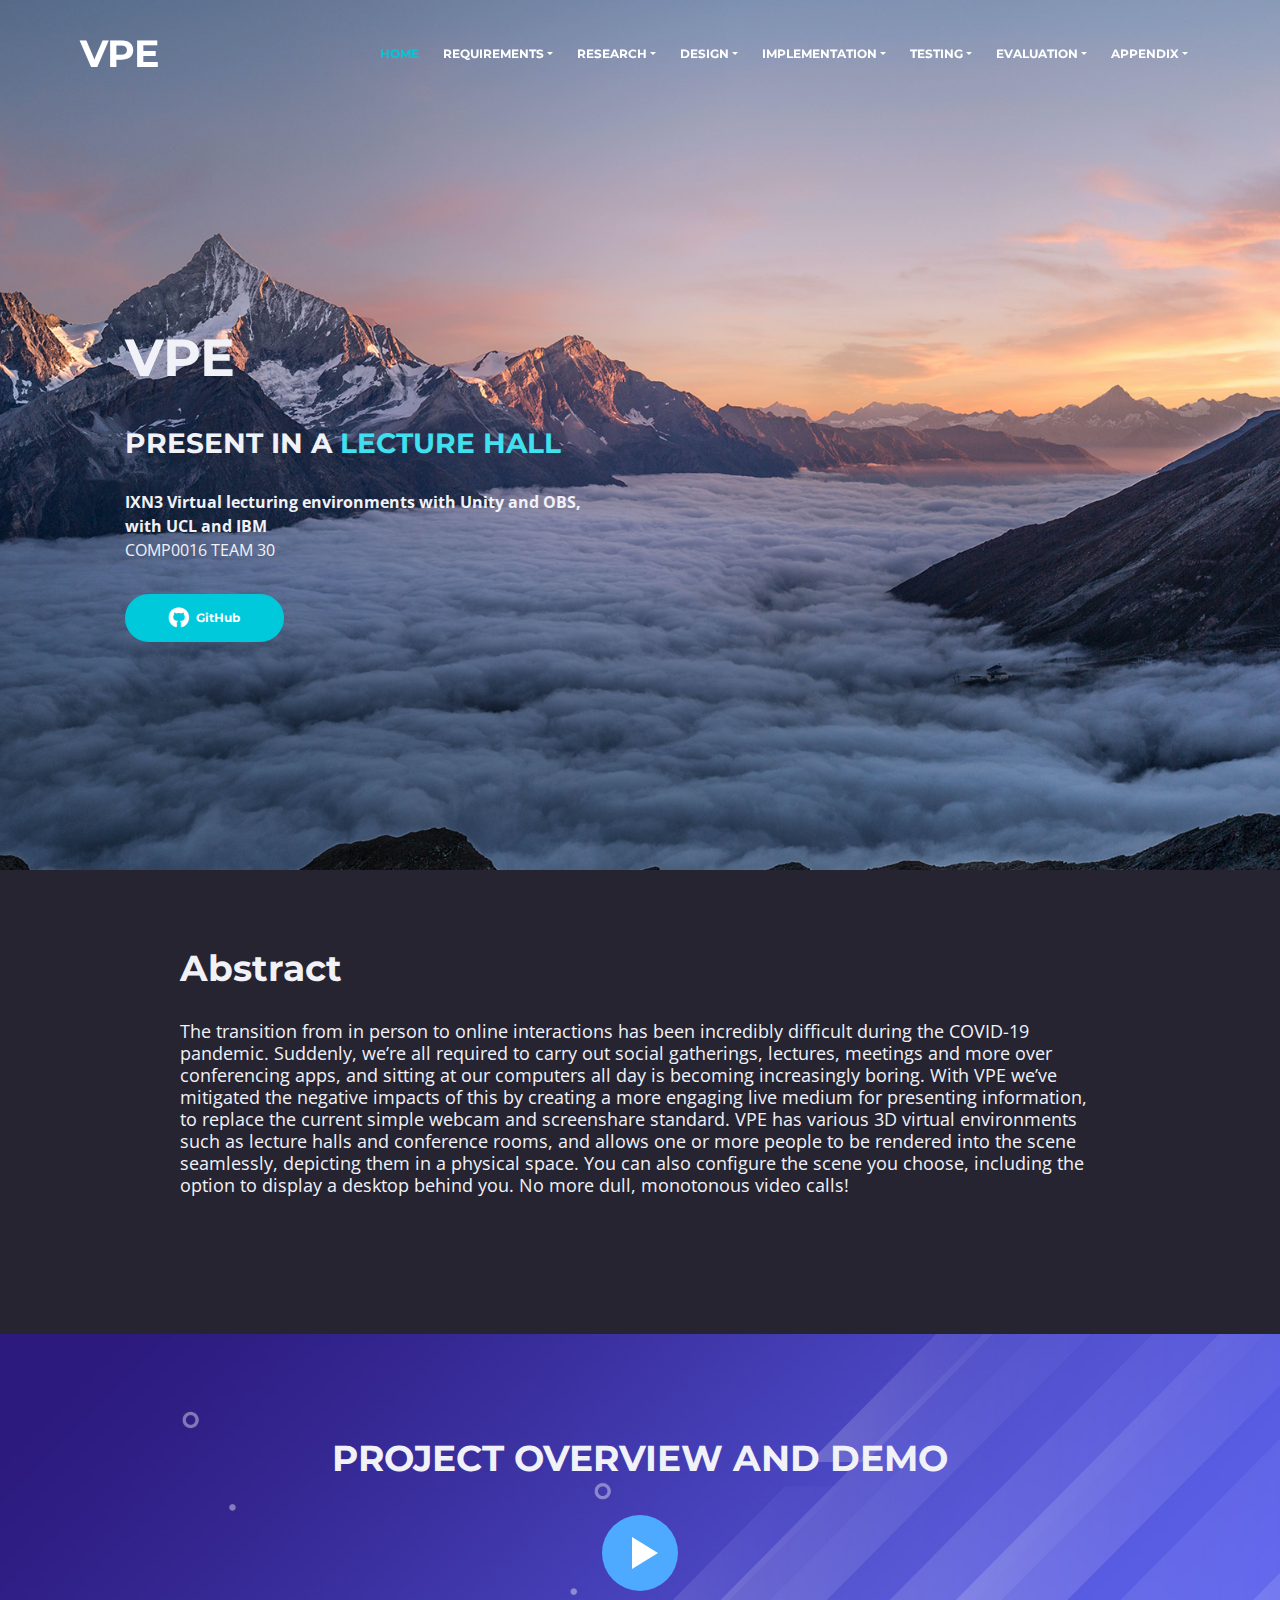
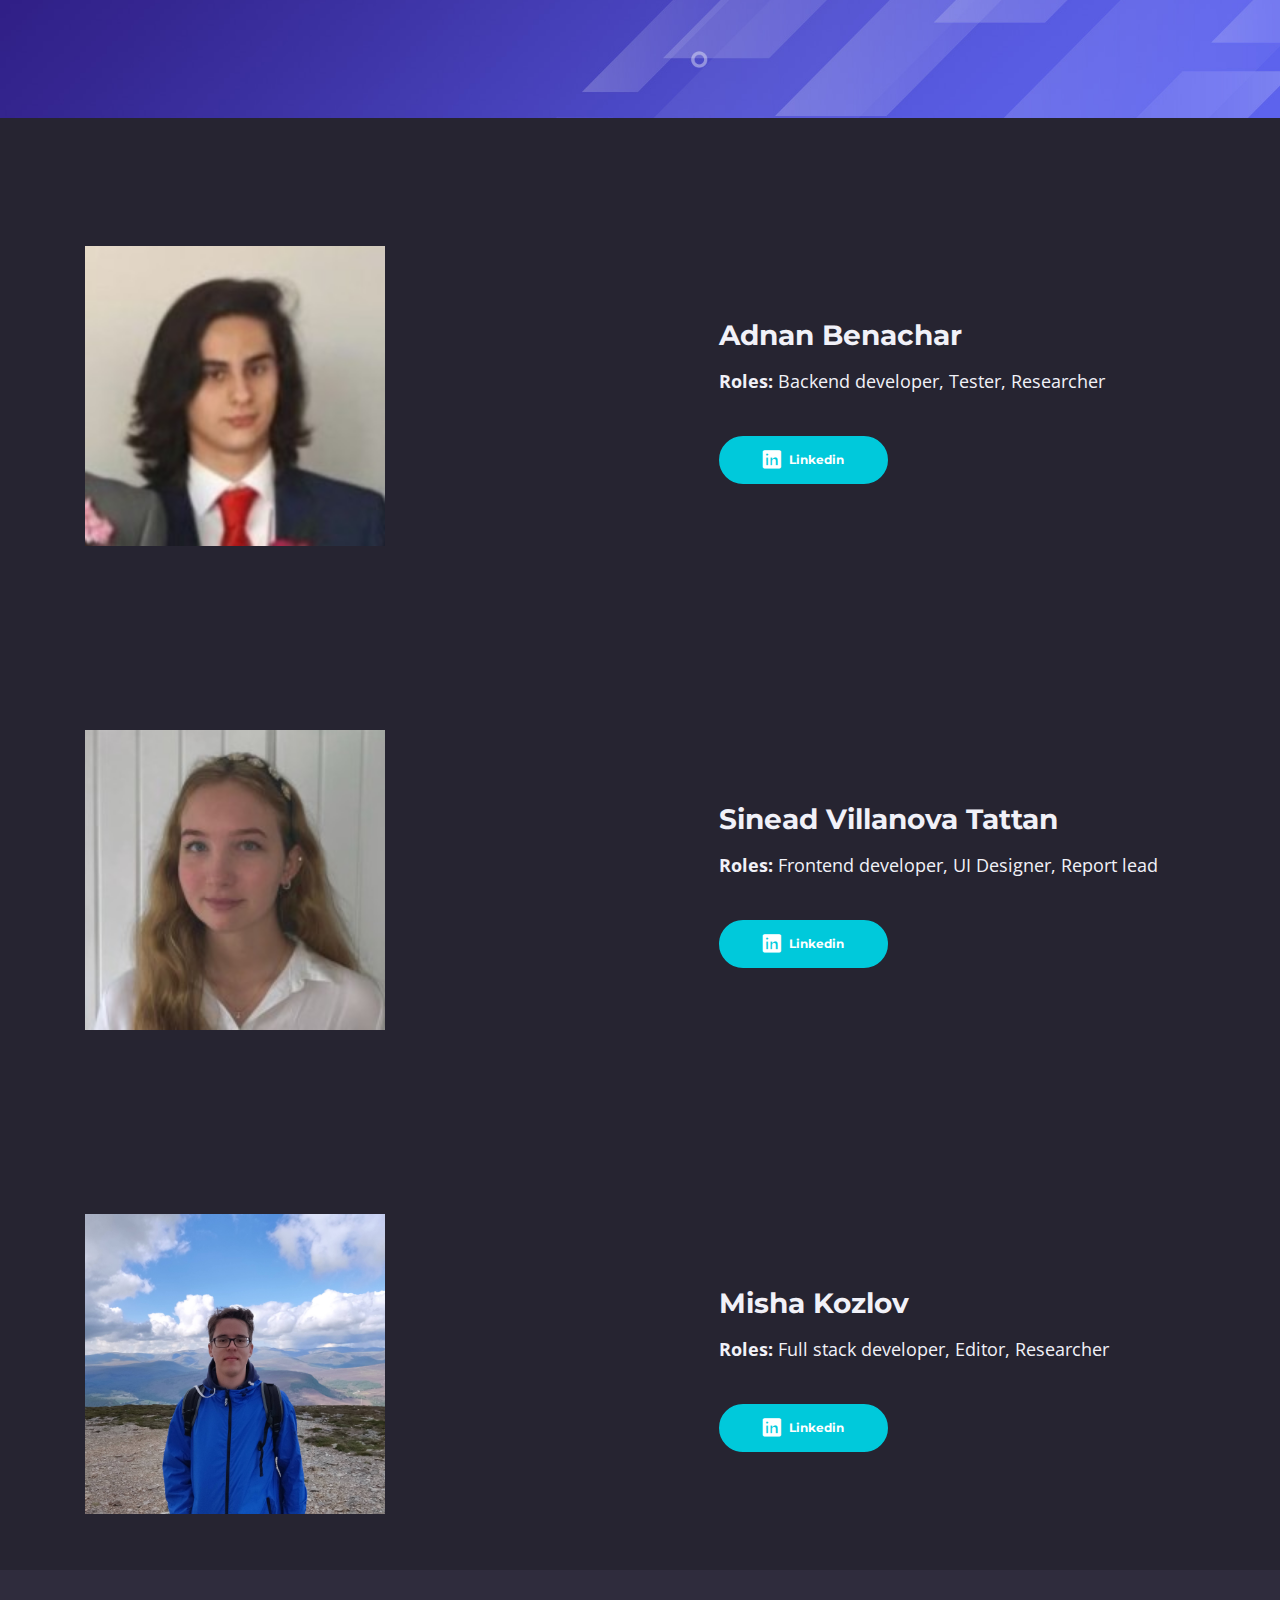
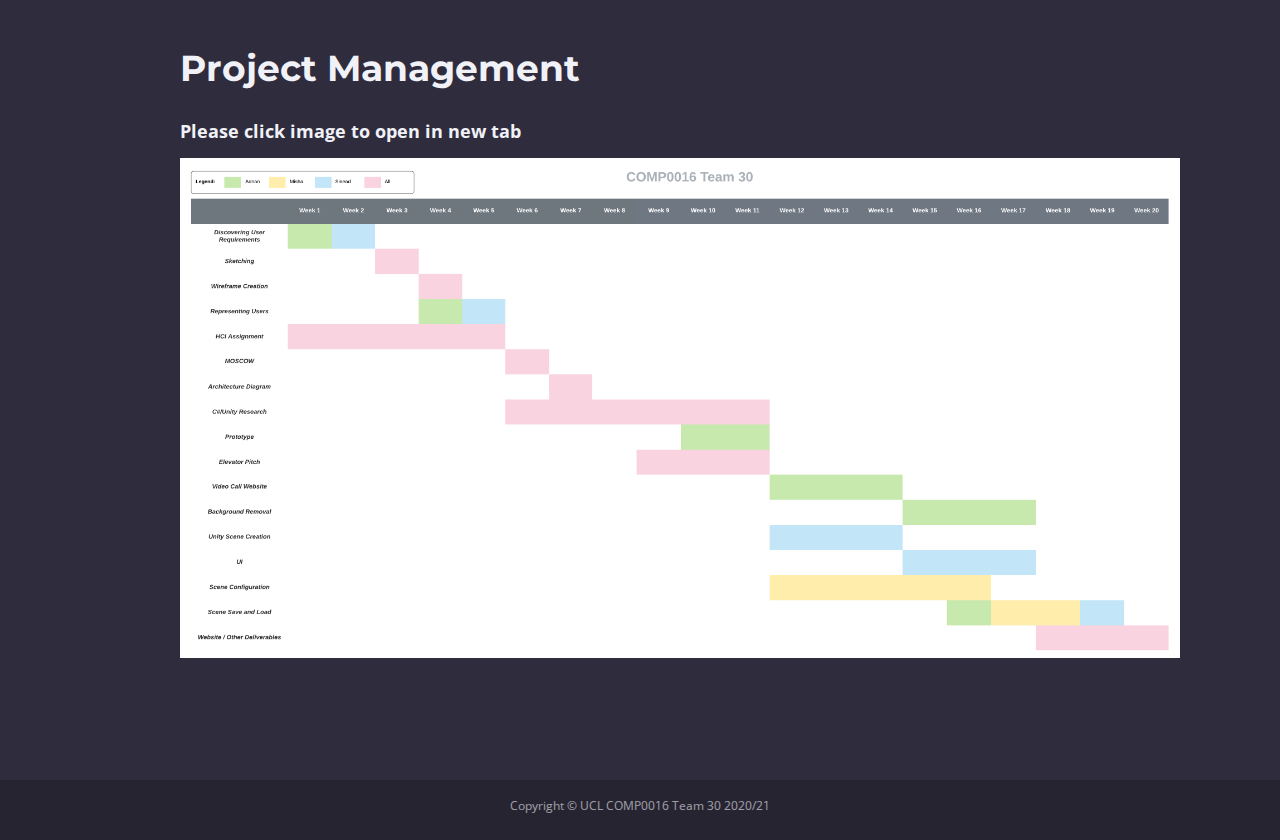
==== index.html @ 67e99ff6 "updates" ====
<!DOCTYPE html>
<html lang="en">
<head>
    <meta charset="utf-8">
    <meta name="viewport" content="width=device-width, initial-scale=1, shrink-to-fit=no">
    
    <!-- SEO Meta Tags -->
    <meta name="description" content="Free mobile app HTML landing page template to help you build a great online presence for your app which will convert visitors into users">
    <meta name="author" content="Inovatik">

    <!-- OG Meta Tags to improve the way the post looks when you share the page on LinkedIn, Facebook, Google+ -->
	<meta property="og:site_name" content="" /> <!-- website name -->
	<meta property="og:site" content="" /> <!-- website link -->
	<meta property="og:title" content=""/> <!-- title shown in the actual shared post -->
	<meta property="og:description" content="" /> <!-- description shown in the actual shared post -->
	<meta property="og:image" content="" /> <!-- image link, make sure it's jpg -->
	<meta property="og:url" content="" /> <!-- where do you want your post to link to -->
	<meta property="og:type" content="article" />

    <!-- Website Title -->
    <title>VPE Home - Team 30</title>

    <!-- Styles -->
    <link href="https://fonts.googleapis.com/css?family=Montserrat:400,600,700" rel="stylesheet">
    <link href="https://fonts.googleapis.com/css?family=Open+Sans:400,400i,700,700i" rel="stylesheet">
    <link href="css/bootstrap.css" rel="stylesheet">
    <link href="css/fontawesome-all.css" rel="stylesheet">
    <link href="css/swiper.css" rel="stylesheet">
	<link href="css/magnific-popup.css" rel="stylesheet">
	<link href="css/styles.css" rel="stylesheet">
	
	<!-- Favicon  -->
   <!-- <link rel="icon" href="images/favicon.png"> -->
</head>
<body data-spy="scroll" data-target=".fixed-top">
    
    <!-- Preloader -->
	<div class="spinner-wrapper">
        <div class="spinner">
            <div class="bounce1"></div>
            <div class="bounce2"></div>
            <div class="bounce3"></div>
        </div>
    </div>
    <!-- end of preloader -->
    

    <!-- Navbar -->
    <nav class="navbar navbar-expand-md navbar-dark navbar-custom fixed-top">
        <!-- Text Logo - Use this if you don't have a graphic logo -->
        <a class="navbar-brand logo-text page-scroll" href="index.html">VPE</a>

        <!-- Image Logo -->
         <!-- <a class="navbar-brand logo-image" href="index.html"><img src="images/logo.svg" alt="alternative"></a> -->
        
        <!-- Mobile Menu Toggle Button -->
        <button class="navbar-toggler" type="button" data-toggle="collapse" data-target="#navbarsExampleDefault" aria-controls="navbarsExampleDefault" aria-expanded="false" aria-label="Toggle navigation">
            <span class="navbar-toggler-awesome fas fa-bars"></span>
            <span class="navbar-toggler-awesome fas fa-times"></span>
        </button>
        <!-- end of mobile menu toggle button -->

        <div class="collapse navbar-collapse" id="navbarsExampleDefault">
            <ul class="navbar-nav ml-auto">
                <li class="nav-item">
                    <a class="nav-link page-scroll" href="#header">HOME <span class="sr-only">(current)</span></a>
                </li>
                <li class="nav-item dropdown">
                    <a class="nav-link dropdown-toggle page-scroll" href="requirements.html#header" id="navbarDropdown" role="button" aria-haspopup="true" aria-expanded="false">REQUIREMENTS</a>
                    <div class="dropdown-menu" aria-labelledby="navbarDropdown">
                        <a class="dropdown-item" href="requirements.html#project-background"><span class="item-text">PROJECT BACKGROUND</span></a>
                        <div class="dropdown-items-divide-hr"></div>
                        <a class="dropdown-item" href="requirements.html#client-intro"><span class="item-text">CLIENT INTRO</span></a>
                        <div class="dropdown-items-divide-hr"></div>
                        <a class="dropdown-item" href="requirements.html#project-goals"><span class="item-text">PROJECT GOALS</span></a>
                        <div class="dropdown-items-divide-hr"></div>
                        <a class="dropdown-item" href="requirements.html#requirement-gathering"><span class="item-text">REQUIREMENT GATHERING</span></a>
                        <div class="dropdown-items-divide-hr"></div>
                        <a class="dropdown-item" href="requirements.html#personas"><span class="item-text">PERSONAS AND SCENARIOS</span></a>
                        <div class="dropdown-items-divide-hr"></div>
                        <a class="dropdown-item" href="requirements.html#use-case"><span class="item-text">USE CASE DIAGRAM</span></a>
                        <div class="dropdown-items-divide-hr"></div>
                        <a class="dropdown-item" href="requirements.html#moscow"><span class="item-text">MOSCOW</span></a>
                    </div>
                </li>
                <li class="nav-item dropdown">
                    <a class="nav-link dropdown-toggle page-scroll" href="research.html#header" id="navbarDropdown" role="button" aria-haspopup="true" aria-expanded="false">RESEARCH</a>
                    <div class="dropdown-menu" aria-labelledby="navbarDropdown">
                        <a class="dropdown-item" href="research.html#related-projects"><span class="item-text">RELATED PROJECTS REVIEW</span></a>
                        <div class="dropdown-items-divide-hr"></div>
                        <a class="dropdown-item" href="research.html#tech-review"><span class="item-text">TECHNOLOGY REVIEW</span></a>                        
                    </div>
                </li>
                <!-- Dropdown Menu --> 
                <li class="nav-item dropdown">
                    <a class="nav-link dropdown-toggle page-scroll" href="design.html#header" id="navbarDropdown" role="button" aria-haspopup="true" aria-expanded="false">DESIGN</a>
                    <div class="dropdown-menu" aria-labelledby="navbarDropdown">
                        <a class="dropdown-item" href="design.html#ui-design"><span class="item-text">UI DESIGN</span></a>
                        <div class="dropdown-items-divide-hr"></div>
                        <a class="dropdown-item" href="design.html#system-design"><span class="item-text">SYSTEM DESIGN</span></a>
                    </div>
                </li>
                <!-- end of dropdown menu -->
                <li class="nav-item dropdown">
                    <a class="nav-link dropdown-toggle page-scroll" href="implementation.html#header" id="navbarDropdown" role="button" aria-haspopup="true" aria-expanded="false">IMPLEMENTATION</a>
                    <div class="dropdown-menu" aria-labelledby="navbarDropdown">
                        <a class="dropdown-item" href="implementation.html#unity"><span class="item-text">UNITY</span></a>
                        <div class="dropdown-items-divide-hr"></div>
                        <a class="dropdown-item" href="implementation.html#webapp"><span class="item-text">WEB APP</span></a>
                    </div>
                </li>
                <li class="nav-item dropdown">
                    <a class="nav-link dropdown-toggle page-scroll" href="testing.html#header" id="navbarDropdown" role="button" aria-haspopup="true" aria-expanded="false">TESTING</a>
                    <div class="dropdown-menu" aria-labelledby="navbarDropdown">
                        <a class="dropdown-item" href="testing.html#overview"><span class="item-text">OVERVIEW</span></a>
                        <div class="dropdown-items-divide-hr"></div>
                        <a class="dropdown-item" href="testing.html#compatibility"><span class="item-text">COMPATIBILITY TESTING</span></a>
                        <div class="dropdown-items-divide-hr"></div>
                        <a class="dropdown-item" href="testing.html#responsive-design"><span class="item-text">RESPONSIVE DESIGN</span></a>
                        <div class="dropdown-items-divide-hr"></div>
                        <a class="dropdown-item" href="testing.html#stress"><span class="item-text">STRESS TESTING</span></a>
                        <div class="dropdown-items-divide-hr"></div>
                        <a class="dropdown-item" href="testing.html#alpha"><span class="item-text">ALPHA TESTING</span></a>
                        <div class="dropdown-items-divide-hr"></div>
                        <a class="dropdown-item" href="testing.html#beta"><span class="item-text">BETA TESTING</span></a>
                    </div>
                </li>
                <li class="nav-item dropdown">
                    <a class="nav-link dropdown-toggle page-scroll" href="evaluation.html#header" id="navbarDropdown" role="button" aria-haspopup="true" aria-expanded="false">EVALUATION</a>
                    <div class="dropdown-menu" aria-labelledby="navbarDropdown">
                        <a class="dropdown-item" href="evaluation.html#achievement-summary"><span class="item-text">ACHIEVEMENT SUMMARY</span></a>
                        <div class="dropdown-items-divide-hr"></div>
                        <a class="dropdown-item" href="evaluation.html#known-bugs"><span class="item-text">KNOWN BUGS</span></a>
                        <div class="dropdown-items-divide-hr"></div>
                        <a class="dropdown-item" href="evaluation.html#contributions"><span class="item-text">CONTRIBUTIONS</span></a>
                        <div class="dropdown-items-divide-hr"></div>
                        <a class="dropdown-item" href="evaluation.html#critical-analysis"><span class="item-text">CRITICAL ANALYSIS</span></a>
                    </div>
                </li>
                <li class="nav-item dropdown">
                    <a class="nav-link dropdown-toggle page-scroll" href="appendix.html#header" id="navbarDropdown" role="button" aria-haspopup="true" aria-expanded="false">APPENDIX</a>
                    <div class="dropdown-menu" aria-labelledby="navbarDropdown">
                        <a class="dropdown-item" href="appendix.html#deployment-manual"><span class="item-text">DEPLOYMENT MANUAL</span></a>
                        <div class="dropdown-items-divide-hr"></div>
                        <a class="dropdown-item" href="appendix.html#user-manual"><span class="item-text">USER MANUAL</span></a>
                        <div class="dropdown-items-divide-hr"></div>
                        <a class="dropdown-item" href="appendix.html#legal-issues"><span class="item-text">LEGAL ISSUES AND PROCESSES</span></a>
                        <div class="dropdown-items-divide-hr"></div>
                        <a class="dropdown-item" href="appendix.html#assets"><span class="item-text">ASSETS USED</span></a>
                        <div class="dropdown-items-divide-hr"></div>
                        <a class="dropdown-item" href="appendix.html#dev-blog"><span class="item-text">DEVELOPMENT BLOG</span></a>
                    </div>
                </li>
            </ul>
        </div>
    </nav> <!-- end of navbar -->
    <!-- end of navbar -->


    <!-- Header -->
    <header id="header" class="header">
        <div class="header-content">
            <div class="container">
                <div class="row">
                    <div class="col-lg-6">
                        <div class="text-container">
                            <h1>VPE</h1><br>
                            <h3>PRESENT IN A <span id="js-rotating">LECTURE HALL, MEETING ROOM, PUB</span></h3>
                            <br>
                            <p class="p-large">
                                <b>IXN3 Virtual lecturing environments with Unity and OBS, 
                                <br>with UCL and IBM</b>
                                <br>
                                COMP0016 TEAM 30
                            </p>
                            <a class="btn-solid-lg page-scroll" href="https://github.com/AdnanBen/presentr"><i class="fab fa-github"></i>GitHub</a>
                        </div>
                    </div> <!-- end of col -->
                    <div class="col-lg-6">
                        <div class="image-container">
                          <!--  <img class="img-fluid" src="images/header-iphone.png" alt="alternative"> -->
                        </div> <!-- end of image-container -->
                    </div> <!-- end of col -->
                </div> <!-- end of row -->
            </div> <!-- end of container -->
        </div> <!-- end of header-content -->
    </header> <!-- end of header -->
    <!-- end of header -->

    <!-- Abstract -->
    <div class="ex-basic-2">
        <div class="container">
            <div class="row">
                <div class="col-lg-10 offset-lg-1">
                    <div class="text-container">
                        <h2>Abstract</h2>
                        <br>
                        <p style = "font-family:Open sans;font-size:18px;">
                            The transition from in person to online interactions has been incredibly difficult during the COVID-19 pandemic. 
                            Suddenly, we’re all required to carry out social gatherings, lectures, meetings and more over conferencing apps, and 
                            sitting at our computers all day is becoming increasingly boring.
                            With VPE we’ve mitigated the negative impacts of this by creating a more engaging live medium for presenting 
                            information, to replace the current simple webcam and screenshare standard. 
                            VPE has various 3D virtual environments such as lecture halls and conference rooms, and allows one or more people 
                            to be rendered into the scene seamlessly, depicting them in a physical space. You can also configure the scene you choose, 
                            including the option to display a desktop behind you. No more dull, monotonous video calls!

                        </p>
                    </div> <!-- end of text-container-->
                </div>
            </div>
        </div>
    </div>


    <!-- Video -->
    <div id="preview" class="basic-1">
        <div class="container">
            <div class="row">
                <div class="col-lg-12">
                    <h2>PROJECT OVERVIEW AND DEMO</h2>
                </div> <!-- end of col -->
            </div> <!-- end of row -->
            <div class="row">
                <div class="col-lg-12">

                    <!-- Video Preview -->
                    <div class="image-container">
                        <div class="video-wrapper">
                            <a class="popup-youtube" href="https://www.youtube.com/watch?v=Qb1h6kHVCSY" data-effect="fadeIn">
                                <br><br><br><br><br>
                                <span class="video-play-button">
                                    <span></span>
                                </span>
                            </a>
                        </div> <!-- end of video-wrapper -->
                    </div> <!-- end of image-container -->
                    <!-- end of video preview -->

                </div> <!-- end of col -->
            </div> <!-- end of row -->
        </div> <!-- end of container -->
    </div> <!-- end of basic-1 -->
    <!-- end of video -->


    <!-- Dev Team -->
    <div class="basic-2"> 
        <div class="container">
            <div class="row">
                <div class="col-lg-6">
                    <img class="img-fluid" src="images/adnan.jpeg" alt="alternative" style="width:300px;height:300px;">
                </div>
                <div class="col-lg-6">
                    <div class="text-container">
                        <h3>Adnan Benachar</h3>
                        <p style = "font-family:Open sans;font-size:18px;">
                            <b>Roles: </b>Backend developer, Tester, Researcher
                            <br>
                            <br>
                            <br>
                            <a class="btn-solid-lg page-scroll" href="https://www.linkedin.com/in/adnan-benachar/"><i class="fab fa-linkedin"></i>Linkedin</a>
                        </p>
                    </div>
                </div>
            </div>
        </div>
    </div>

     <!-- Dev Team -->
     <div class="basic-2"> 
        <div class="container">
            <div class="row">
                <div class="col-lg-6">
                    <img class="img-fluid" src="images/sinead.jpeg" alt="alternative" style="width:300px;height:300px;">
                </div>
                <div class="col-lg-6">
                    <div class="text-container">
                        <h3>Sinead Villanova Tattan</h3>
                        <p style = "font-family:Open sans;font-size:18px;">
                            <b>Roles: </b>Frontend developer, UI Designer, Report lead
                            <br>
                            <br>
                            <br>
                            <a class="btn-solid-lg page-scroll" href="https://www.linkedin.com/in/sinead-tattan-7b4153195/"><i class="fab fa-linkedin"></i>Linkedin</a>
                        </p>
                    </div>
                </div>
            </div>
        </div>
    </div>

     <!-- Dev Team -->
     <div class="basic-2"> 
        <div class="container">
            <div class="row">
                <div class="col-lg-6">
                    <img class="img-fluid" src="images/misha.png" alt="alternative" style="width:300px;height:300px;">
                </div>
                <div class="col-lg-6">
                    <div class="text-container">
                        <h3>Misha Kozlov</h3>
                        <p style = "font-family:Open sans;font-size:18px;">
                            <b>Roles: </b>Full stack developer, Editor, Researcher
                            <br>
                            <br>
                            <br>
                            <a class="btn-solid-lg page-scroll" href="https://www.linkedin.com/in/michael-kozlov-a3a032160/"><i class="fab fa-linkedin"></i>Linkedin</a>
                        </p>
                    </div>
                </div>
            </div>
        </div>
    </div>


    <!-- Project Management -->
    <div class="ex-basic-2b">
        <div class="container">
            <div class="row">
                <div class="col-lg-10 offset-lg-1">
                    <div class="text-container">
                        <h2>Project Management</h2>
                        <br>
                        <p style = "font-family:Open sans;font-size:18px;">
                        <b>Please click image to open in new tab</b></p>
                        <a href="images/Gantt.png" target="_blank">
                            <img width="1000" height="500" border="0" align="center"  src="images/Gantt.png"/>
                          </a>
                    </div> <!-- end of text-container-->
                </div>
            </div>
        </div>
    </div>


        

    <!-- Copyright -->
    <div class="copyright">
        <div class="container">
            <div class="row">
                <div class="col-lg-12">
                    <p class="p-small">Copyright © UCL COMP0016 Team 30 2020/21 </a></p>
                </div> <!-- end of col -->
            </div> <!-- enf of row -->
        </div> <!-- end of container -->
    </div> <!-- end of copyright --> 
    <!-- end of copyright -->
    
    	
    <!-- Scripts -->
    <script src="js/jquery.min.js"></script> <!-- jQuery for Bootstrap's JavaScript plugins -->
    <script src="js/popper.min.js"></script> <!-- Popper tooltip library for Bootstrap -->
    <script src="js/bootstrap.min.js"></script> <!-- Bootstrap framework -->
    <script src="js/jquery.easing.min.js"></script> <!-- jQuery Easing for smooth scrolling between anchors -->
    <script src="js/swiper.min.js"></script> <!-- Swiper for image and text sliders -->
    <script src="js/jquery.magnific-popup.js"></script> <!-- Magnific Popup for lightboxes -->
    <script src="js/morphext.min.js"></script> <!-- Morphtext rotating text in the header -->
    <script src="js/validator.min.js"></script> <!-- Validator.js - Bootstrap plugin that validates forms -->
    <script src="js/scripts.js"></script> <!-- Custom scripts -->
</body>
</html>
---- css/styles.css ----
/* Template: Juno - Multipurpose Landing Page Pack
   Author: InovatikThemes
   Created: Mar 2019
   Description: Master CSS file
*/

/*****************************************
Table Of Contents:

01. General Styles
02. Preloader
03. Navigation
04. Header
05. Features
******************************************/

/*****************************************
Colors:

- Text, navbar links - white #f1f1f8
- Buttons, bullets, icons - turquoise #00c9db
- Navbar - navy #4633af
- Backgrounds - dark denim #262431
- Backgrounds - denim #2f2c3d
******************************************/


/******************************/
/*     01. General Styles     */
/******************************/
body,
html {
    width: 100%;
	height: 100%;
}

body, p {
	color: #f1f1f8; 
	font: 400 0.875rem/1.375rem "Open Sans", sans-serif;
}

.p-large {
	color: #f1f1f8;
	font: 400 1rem/1.5rem "Open Sans", sans-serif;
}

.p-small {
	color: #f1f1f8;
	font: 400 0.75rem/1.25rem "Open Sans", sans-serif;
}

.p-heading {
	margin-bottom: 3.75rem;
	text-align: center;
}

.li-space-lg li {
	margin-bottom: 0.375rem;
}

.indent {
	padding-left: 1.25rem;
}

h1 {
	color: #f1f1f8;
	font: 700 2.5rem/2.875rem "Montserrat", sans-serif;
}

h2 {
	color: #f1f1f8;
	font: 700 2.25rem/2.75rem "Montserrat", sans-serif;
}

h3 {
	color: #f1f1f8;
	font: 700 1.75rem/2.125rem "Montserrat", sans-serif;
}

h4 {
	color: #f1f1f8;
	font: 700 1.375rem/1.75rem "Montserrat", sans-serif;
}

h5 {
	color: #f1f1f8;
	font: 700 1.125rem/1.625rem "Montserrat", sans-serif;
}

h6 {
	color: #f1f1f8;
	font: 700 1rem/1.5rem "Montserrat", sans-serif;
}

p1 {
	color: #f1f1f8;
	font: 500 1rem/1.5rem "Open sans", sans-serif;
}

a {
	color: #f1f1f8;
	text-decoration: underline;
}

a:hover {
	color: #f1f1f8;
	text-decoration: underline;
}

a.turquoise {
	color: #00c9db;
}

a.white {
	color: #fff;
}

.testimonial-text {
	font: italic 400 1rem/1.5rem "Open Sans", sans-serif;
}

.testimonial-author {
	font: 700 1rem/1.5rem "Montserrat", sans-serif;
}

.btn-solid-reg {
	display: inline-block;
	padding: 1.1875rem 2.125rem 1.1875rem 2.125rem;
	border: 0.125rem solid #00c9db;
	border-radius: 2rem;
	background-color: #00c9db;
	color: #fff;
	font: 700 0.75rem/0 "Montserrat", sans-serif;
	text-decoration: none;
	transition: all 0.2s;
}

.btn-solid-reg:hover {
	background-color: transparent;
	color: #00c9db;
	text-decoration: none;
}

.btn-solid-lg {
	display: inline-block;
	padding: 1.375rem 2.625rem 1.375rem 2.625rem;
	border: 0.125rem solid #00c9db;
	border-radius: 2rem;
	background-color: #00c9db;
	color: #fff;
	font: 700 0.75rem/0 "Montserrat", sans-serif;
	text-decoration: none;
	transition: all 0.2s;
}

.btn-solid-lg:hover {
	background-color: transparent;
	color: #00c9db;
	text-decoration: none;
}

.btn-solid-lg .fab {
	margin-right: 0.5rem;
	font-size: 1.25rem;
	line-height: 0;
	vertical-align: top;
}

.btn-solid-lg .fab.fa-google-play {
	font-size: 1rem;
}

.btn-outline-reg {
	display: inline-block;
	padding: 1.1875rem 2.125rem 1.1875rem 2.125rem;
	border: 0.125rem solid #00c9db;
	border-radius: 2rem;
	background-color: transparent;
	color: #00c9db;
	font: 700 0.75rem/0 "Montserrat", sans-serif;
	text-decoration: none;
	transition: all 0.2s;
}

.btn-outline-reg:hover {
	background-color: #00c9db;
	color: #fff;
	text-decoration: none;
}

.btn-outline-lg {
	display: inline-block;
	padding: 1.375rem 2.625rem 1.375rem 2.625rem;
	border: 0.125rem solid #00c9db;
	border-radius: 2rem;
	background-color: transparent;
	color: #00c9db;
	font: 700 0.75rem/0 "Montserrat", sans-serif;
	text-decoration: none;
	transition: all 0.2s;
}

.btn-outline-lg:hover {
	background-color: #00c9db;
	color: #fff;
	text-decoration: none;
}

.btn-outline-sm {
	display: inline-block;
	padding: 1rem 1.625rem 0.875rem 1.625rem;
	border: 0.125rem solid #00c9db;
	border-radius: 2rem;
	background-color: transparent;
	color: #00c9db;
	font: 700 0.625rem/0 "Montserrat", sans-serif;
	text-decoration: none;
	transition: all 0.2s;
}

.btn-outline-sm:hover {
	background-color: #00c9db;
	color: #fff;
	text-decoration: none;
}

.form-group {
	position: relative;
	margin-bottom: 1.25rem;
}

.form-group.has-error.has-danger {
	margin-bottom: 0.625rem;
}

.form-group.has-error.has-danger .help-block.with-errors ul {
	margin-top: 0.375rem;
}

.label-control {
	position: absolute;
	top: 0.87rem;
	left: 1.375rem;
	color: #f1f1f8;
	opacity: 1;
	font: 400 0.875rem/1.375rem "Open Sans", sans-serif;
	cursor: text;
	transition: all 0.2s ease;
}

/* IE10+ hack to solve lower label text position compared to the rest of the browsers */
@media screen and (-ms-high-contrast: active), screen and (-ms-high-contrast: none) {  
	.label-control {
		top: 0.9375rem;
	}
}

.form-control-input:focus + .label-control,
.form-control-input.notEmpty + .label-control,
.form-control-textarea:focus + .label-control,
.form-control-textarea.notEmpty + .label-control {
	top: 0.125rem;
	opacity: 1;
	font-size: 0.75rem;
	font-weight: 700;
}

.form-control-input,
.form-control-select {
	display: block; /* needed for proper display of the label in Firefox, IE, Edge */
	width: 100%;
	padding-top: 1.0625rem;
	padding-bottom: 0.0625rem;
	padding-left: 1.3125rem;
	border: 1px solid #9791ae;
	border-radius: 0.25rem;
	background-color: #413d52;
	color: #f1f1f8;
	font: 400 0.875rem/1.875rem "Open Sans", sans-serif;
	transition: all 0.2s;
	-webkit-appearance: none; /* removes inner shadow on form inputs on ios safari */
}

.form-control-select {
	padding-top: 0.5rem;
	padding-bottom: 0.5rem;
	height: 3rem;
}

/* IE10+ hack to solve lower label text position compared to the rest of the browsers */
@media screen and (-ms-high-contrast: active), screen and (-ms-high-contrast: none) {  
	.form-control-input {
		padding-top: 1.25rem;
		padding-bottom: 0.75rem;
		line-height: 1.75rem;
	}

	.form-control-select {
		padding-top: 0.875rem;
		padding-bottom: 0.75rem;
		height: 3.125rem;
		line-height: 2.125rem;
	}
}

select {
    /* you should keep these first rules in place to maintain cross-browser behavior */
    -webkit-appearance: none;
	-moz-appearance: none;
	-ms-appearance: none;
    -o-appearance: none;
    appearance: none;
    background-image: url('../images/down-arrow.png');
    background-position: 96% 50%;
    background-repeat: no-repeat;
    outline: none;
}

select::-ms-expand {
    display: none; /* removes the ugly default down arrow on select form field in IE11 */
}

.form-control-textarea {
	display: block; /* used to eliminate a bottom gap difference between Chrome and IE/FF */
	width: 100%;
	height: 8rem; /* used instead of html rows to normalize height between Chrome and IE/FF */
	padding-top: 1.25rem;
	padding-left: 1.3125rem;
	border: 1px solid #9791ae;
	border-radius: 0.25rem;
	background-color: #413d52;
	color: #f1f1f8;
	font: 400 0.875rem/1.75rem "Open Sans", sans-serif;
	transition: all 0.2s;
}

.form-control-input:focus,
.form-control-select:focus,
.form-control-textarea:focus {
	border: 1px solid #f1f1f8;
	outline: none; /* Removes blue border on focus */
}

.form-control-input:hover,
.form-control-select:hover,
.form-control-textarea:hover {
	border: 1px solid #f1f1f8;
}

.checkbox {
	font: 400 0.75rem/1.25rem "Open Sans", sans-serif;
}

input[type='checkbox'] {
	vertical-align: -15%;
	margin-right: 0.375rem;
}

/* IE10+ hack to raise checkbox field position compared to the rest of the browsers */
@media screen and (-ms-high-contrast: active), screen and (-ms-high-contrast: none) {  
	input[type='checkbox'] {
		vertical-align: -9%;
	}
}

.form-control-submit-button {
	display: inline-block;
	width: 100%;
	height: 3.125rem;
	border: 1px solid #00c9db;
	border-radius: 1.5rem;
	background-color: #00c9db;
	color: #fff;
	font: 700 0.75rem/1.75rem "Montserrat", sans-serif;
	cursor: pointer;
	transition: all 0.2s;
}

.form-control-submit-button:hover {
	background-color: transparent;
	color: #00c9db;
}

/* Form Success And Error Message Formatting */
#cmsgSubmit.h3.text-center.tada.animated,
#pmsgSubmit.h3.text-center.tada.animated,
#cmsgSubmit.h3.text-center,
#pmsgSubmit.h3.text-center {
	display: block;
	margin-bottom: 0;
	color: #f1f1f8;
	font: 400 1.125rem/1rem "Open Sans", sans-serif;
}

.help-block.with-errors .list-unstyled {
	color: #f1f1f8;
	font-size: 0.75rem;
	line-height: 1.125rem;
	text-align: left;
}

.help-block.with-errors ul {
	margin-bottom: 0;
}
/* end of form success and error message formatting */

/* Form Success And Error Message Animation - Animate.css */
@-webkit-keyframes tada {
	from {
		-webkit-transform: scale3d(1, 1, 1);
		-ms-transform: scale3d(1, 1, 1);
		transform: scale3d(1, 1, 1);
	}
	10%, 20% {
		-webkit-transform: scale3d(.9, .9, .9) rotate3d(0, 0, 1, -3deg);
		-ms-transform: scale3d(.9, .9, .9) rotate3d(0, 0, 1, -3deg);
		transform: scale3d(.9, .9, .9) rotate3d(0, 0, 1, -3deg);
	}
	30%, 50%, 70%, 90% {
		-webkit-transform: scale3d(1.1, 1.1, 1.1) rotate3d(0, 0, 1, 3deg);
		-ms-transform: scale3d(1.1, 1.1, 1.1) rotate3d(0, 0, 1, 3deg);
		transform: scale3d(1.1, 1.1, 1.1) rotate3d(0, 0, 1, 3deg);
	}
	40%, 60%, 80% {
		-webkit-transform: scale3d(1.1, 1.1, 1.1) rotate3d(0, 0, 1, -3deg);
		-ms-transform: scale3d(1.1, 1.1, 1.1) rotate3d(0, 0, 1, -3deg);
		transform: scale3d(1.1, 1.1, 1.1) rotate3d(0, 0, 1, -3deg);
	}
	to {
		-webkit-transform: scale3d(1, 1, 1);
		-ms-transform: scale3d(1, 1, 1);
		transform: scale3d(1, 1, 1);
	}
}

@keyframes tada {
	from {
		-webkit-transform: scale3d(1, 1, 1);
		-ms-transform: scale3d(1, 1, 1);
		transform: scale3d(1, 1, 1);
	}
	10%, 20% {
		-webkit-transform: scale3d(.9, .9, .9) rotate3d(0, 0, 1, -3deg);
		-ms-transform: scale3d(.9, .9, .9) rotate3d(0, 0, 1, -3deg);
		transform: scale3d(.9, .9, .9) rotate3d(0, 0, 1, -3deg);
	}
	30%, 50%, 70%, 90% {
		-webkit-transform: scale3d(1.1, 1.1, 1.1) rotate3d(0, 0, 1, 3deg);
		-ms-transform: scale3d(1.1, 1.1, 1.1) rotate3d(0, 0, 1, 3deg);
		transform: scale3d(1.1, 1.1, 1.1) rotate3d(0, 0, 1, 3deg);
	}
	40%, 60%, 80% {
		-webkit-transform: scale3d(1.1, 1.1, 1.1) rotate3d(0, 0, 1, -3deg);
		-ms-transform: scale3d(1.1, 1.1, 1.1) rotate3d(0, 0, 1, -3deg);
		transform: scale3d(1.1, 1.1, 1.1) rotate3d(0, 0, 1, -3deg);
	}
	to {
		-webkit-transform: scale3d(1, 1, 1);
		-ms-transform: scale3d(1, 1, 1);
		transform: scale3d(1, 1, 1);
	}
}

.tada {
	-webkit-animation-name: tada;
	animation-name: tada;
}

.animated {
	-webkit-animation-duration: 1s;
	animation-duration: 1s;
	-webkit-animation-fill-mode: both;
	animation-fill-mode: both;
}
/* end of form success and error message animation - Animate.css */

/* Fade-move Animation For Lightbox - Magnific Popup */
/* at start */
.my-mfp-slide-bottom .zoom-anim-dialog {
	opacity: 0;
	transition: all 0.2s ease-out;
	-webkit-transform: translateY(-1.25rem) perspective(37.5rem) rotateX(10deg);
	-ms-transform: translateY(-1.25rem) perspective(37.5rem) rotateX(10deg);
	transform: translateY(-1.25rem) perspective(37.5rem) rotateX(10deg);
}

/* animate in */
.my-mfp-slide-bottom.mfp-ready .zoom-anim-dialog {
	opacity: 1;
	-webkit-transform: translateY(0) perspective(37.5rem) rotateX(0); 
	-ms-transform: translateY(0) perspective(37.5rem) rotateX(0); 
	transform: translateY(0) perspective(37.5rem) rotateX(0); 
}

/* animate out */
.my-mfp-slide-bottom.mfp-removing .zoom-anim-dialog {
	opacity: 0;
	-webkit-transform: translateY(-0.625rem) perspective(37.5rem) rotateX(10deg); 
	-ms-transform: translateY(-0.625rem) perspective(37.5rem) rotateX(10deg); 
	transform: translateY(-0.625rem) perspective(37.5rem) rotateX(10deg); 
}

/* dark overlay, start state */
.my-mfp-slide-bottom.mfp-bg {
	opacity: 0;
	transition: opacity 0.2s ease-out;
}

/* animate in */
.my-mfp-slide-bottom.mfp-ready.mfp-bg {
	opacity: 0.8;
}
/* animate out */
.my-mfp-slide-bottom.mfp-removing.mfp-bg {
	opacity: 0;
}
/* end of fade-move animation for lightbox - magnific popup */

/* Fade Animation For Image Slider - Magnific Popup */
@-webkit-keyframes fadeIn {
	from {
		opacity: 0;
	}
	to {
		opacity: 1;
	}
}

@keyframes fadeIn {
	from {
		opacity: 0;
	}
	to {
		opacity: 1;
	}
}

.fadeIn {
	-webkit-animation: fadeIn 0.6s;
	animation: fadeIn 0.6s;
}

@-webkit-keyframes fadeOut {
	from {
		opacity: 1;
	}
	to {
		opacity: 0;
	}
}

@keyframes fadeOut {
	from {
		opacity: 1;
	}
	to {
		opacity: 0;
	}
}

.fadeOut {
	-webkit-animation: fadeOut 0.8s;
	animation: fadeOut 0.8s;
}
/* end of fade animation for image slider - magnific popup */


/*************************/
/*     02. Preloader     */
/*************************/
.spinner-wrapper {
	position: fixed;
	z-index: 999999;
	top: 0;
	right: 0;
	bottom: 0;
	left: 0;
	background: #2f2c3d;
}

.spinner {
	position: absolute;
	top: 50%; /* centers the loading animation vertically one the screen */
	left: 50%; /* centers the loading animation horizontally one the screen */
	width: 3.75rem;
	height: 1.25rem;
	margin: -0.625rem 0 0 -1.875rem; /* is width and height divided by two */ 
	text-align: center;
}

.spinner > div {
	display: inline-block;
	width: 1rem;
	height: 1rem;
	border-radius: 100%;
	background-color: #fff;
	-webkit-animation: sk-bouncedelay 1.4s infinite ease-in-out both;
	animation: sk-bouncedelay 1.4s infinite ease-in-out both;
}

.spinner .bounce1 {
	-webkit-animation-delay: -0.32s;
	animation-delay: -0.32s;
}

.spinner .bounce2 {
	-webkit-animation-delay: -0.16s;
	animation-delay: -0.16s;
}

@-webkit-keyframes sk-bouncedelay {
	0%, 80%, 100% { -webkit-transform: scale(0); }
	40% { -webkit-transform: scale(1.0); }
}

@keyframes sk-bouncedelay {
	0%, 80%, 100% { 
		-webkit-transform: scale(0);
		-ms-transform: scale(0);
		transform: scale(0);
	} 40% { 
		-webkit-transform: scale(1.0);
		-ms-transform: scale(1.0);
		transform: scale(1.0);
	}
}


/**************************/
/*     03. Navigation     */
/**************************/
.navbar-custom {
	background-color: #4633af;
	box-shadow: 0 0.0625rem 0.375rem 0 rgba(0, 0, 0, 0.1);
	font: 700 0.75rem/2rem "Montserrat", sans-serif;
	transition: all 0.2s;
}

.navbar-custom .navbar-brand.logo-image img {
    width: 113px;
	height: 34px;
	margin-bottom: 1px;
	-webkit-backface-visibility: hidden;
}

.navbar-custom .navbar-brand.logo-text {
	font: 700 2.375rem/1.5rem "Montserrat", sans-serif;
	color: #fff;
	letter-spacing: -0.5px;
	text-decoration: none;
}

.navbar-custom .navbar-nav {
	margin-top: 0.75rem;
}

.navbar-custom .nav-item .nav-link {
	padding: 0 0.75rem 0 0.75rem;
	color: #fff;
	text-decoration: none;
	transition: all 0.2s ease;
}

.navbar-custom .nav-item .nav-link:hover,
.navbar-custom .nav-item .nav-link.active {
	color: #00c9db;
}

/* Dropdown Menu */
.navbar-custom .dropdown:hover > .dropdown-menu {
	display: block; /* this makes the dropdown menu stay open while hovering it */
	min-width: auto;
	animation: fadeDropdown 0.2s; /* required for the fade animation */
}

@keyframes fadeDropdown {
    0% {
        opacity: 0;
    }

    100% {
        opacity: 1;
    }
}

.navbar-custom .dropdown-toggle:focus { /* removes dropdown outline on focus  */
	outline: 0;
}

.navbar-custom .dropdown-menu {
	margin-top: 0;
	border: none;
	border-radius: 0.25rem;
	background-color: #7676a7;
}

.navbar-custom .dropdown-item {
	color: #fff;
	text-decoration: none;
}

.navbar-custom .dropdown-item:hover {
	background-color: #4633af;
}

.navbar-custom .dropdown-item .item-text {
	font: 700 0.75rem/1.5rem "Montserrat", sans-serif;
}

.navbar-custom .dropdown-item:hover .item-text {
	color: #00c9db;
}

.navbar-custom .dropdown-items-divide-hr {
	width: 100%;
	height: 1px;
	margin: 0.25rem auto 0.25rem auto;
	border: none;
	background-color: #b5bcc4;
	opacity: 0.2;
}
/* end of dropdown menu */

.navbar-custom .social-icons {
	display: none;
}

.navbar-custom .navbar-toggler {
	border: none;
	color: #fff;
	font-size: 2rem;
}

.navbar-custom button[aria-expanded='false'] .navbar-toggler-awesome.fas.fa-times{
	display: none;
}

.navbar-custom button[aria-expanded='false'] .navbar-toggler-awesome.fas.fa-bars{
	display: inline-block;
}

.navbar-custom button[aria-expanded='true'] .navbar-toggler-awesome.fas.fa-bars{
	display: none;
}

.navbar-custom button[aria-expanded='true'] .navbar-toggler-awesome.fas.fa-times{
	display: inline-block;
	margin-right: 0.125rem;
}


/*********************/
/*    04. Header     */
/*********************/
.header {
	background: linear-gradient(to bottom right, rgba(72, 72, 212, 0), rgba(241, 104, 104, 0)), url('../images/header-background.png') center center no-repeat;
	background-size: cover;
}

.header .header-content {
	padding-top: 8.5rem;
	padding-bottom: 7rem;
	text-align: center;
}

.header .text-container {
	margin-bottom: 3rem;
}

.header h1 {
	margin-bottom: 1rem;
}

.header #js-rotating {
	color: #40e0ee;
}

.header .p-large {
	margin-bottom: 2rem;
}

.header .btn-solid-lg {
	margin-right: 0.5rem;
	margin-bottom: 1.25rem;
}


/****************************/
/*     05. Testimonials     */
/****************************/
.slider-1 {
	padding-top: 6.875rem;
	padding-bottom: 6.375rem;
	background-color: #262431;
}

.slider-1 .slider-container {
	position: relative;
}

.slider-1 .swiper-container {
	position: static;
	width: 90%;
	text-align: center;
}

.slider-1 .swiper-button-prev:focus,
.slider-1 .swiper-button-next:focus {
	/* even if you can't see it chrome you can see it on mobile device */
	outline: none;
}

.slider-1 .swiper-button-prev {
	left: -0.5rem;
	background-image: url("data:image/svg+xml;charset=utf-8,%3Csvg%20xmlns%3D'http%3A%2F%2Fwww.w3.org%2F2000%2Fsvg'%20viewBox%3D'0%200%2028%2044'%3E%3Cpath%20d%3D'M0%2C22L22%2C0l2.1%2C2.1L4.2%2C22l19.9%2C19.9L22%2C44L0%2C22L0%2C22L0%2C22z'%20fill%3D'%23f1f1f8'%2F%3E%3C%2Fsvg%3E");
	background-size: 1.125rem 1.75rem;
}

.slider-1 .swiper-button-next {
	right: -0.5rem;
	background-image: url("data:image/svg+xml;charset=utf-8,%3Csvg%20xmlns%3D'http%3A%2F%2Fwww.w3.org%2F2000%2Fsvg'%20viewBox%3D'0%200%2028%2044'%3E%3Cpath%20d%3D'M27%2C22L27%2C22L5%2C44l-2.1-2.1L22.8%2C22L2.9%2C2.1L5%2C0L27%2C22L27%2C22z'%20fill%3D'%23f1f1f8'%2F%3E%3C%2Fsvg%3E");
	background-size: 1.125rem 1.75rem;
}

.slider-1 .card {
	position: relative;
	border: none;
	background-color: transparent;
}

.slider-1 .card-image {
	width: 6rem;
	height: 6rem;
	margin-right: auto;
	margin-bottom: 0.25rem;
	margin-left: auto;
	border-radius: 50%;
}

.slider-1 .card-body {
	padding-bottom: 0;
}

.slider-1 .testimonial-author {
	margin-bottom: 0;
}


/************************/
/*     05. Features     */
/************************/
.tabs {
	padding-top: 6.5rem;
	padding-bottom: 4.25rem;
	background-color: #2f2c3d;
}

.tabs h2 {
	margin-bottom: 1.125rem;
	text-align: center;
}

.tabs .p-heading {
	margin-bottom: 3.125rem;
}

.tabs .nav-tabs {
	margin-right: auto;
	margin-bottom: 2.5rem;
	margin-left: auto;
	justify-content: center;
	border-bottom: none;
}

.tabs .nav-link {
	margin-bottom: 1rem;
	padding: 0.5rem 1.375rem 0.25rem 1.375rem;
	border: none;
	border-bottom: 0.1875rem solid #f1f1f8;
	border-radius: 0;
	color: #f1f1f8;
	font: 700 1rem/1.75rem "Montserrat", sans-serif;
	text-decoration: none;
	transition: all 0.2s ease;
}

.tabs .nav-link.active,
.tabs .nav-link:hover {
	border-bottom: 0.1875rem solid #00c9db;
	background-color: transparent;
	color: #00c9db;
}

.tabs .nav-link .fas {
	margin-right: 0.375rem;
	font-size: 1rem;
}

.tabs .tab-content {
	width: 100%; /* for proper display in IE11 */
}

.tabs .card {
	border: none;
	background: transparent;
}

.tabs .card-body {
	padding: 1rem 0 1.25rem 0;
}

.tabs .card-title {
	margin-bottom: 0.5rem;
}

.tabs .card .card-icon {
	display: inline-block;
	width: 3.5rem;
	height: 3.5rem;
	border-radius: 50%;
	background-color: #00c9db;
	text-align: center;
	vertical-align: top;
}

.tabs .card .card-icon .fas,
.tabs .card .card-icon .far {
	color: #fff;
	font-size: 1.75rem;
	line-height: 3.5rem;
}

.tabs #tab-1 .card.left-pane .text-wrapper {
	display: inline-block;
	width: 75%;
}

.tabs #tab-1 .card.left-pane .card-icon {
	float: left;
	margin-right: 1rem;
}

.tabs #tab-1 img {
	display: block;
	margin: 2rem auto 3rem auto;
}

.tabs #tab-1 .card.right-pane .text-wrapper {
	display: inline-block;
	width: 75%;
}

.tabs #tab-1 .card.right-pane .card-icon {
	margin-right: 1rem;
}

.tabs #tab-2 img {
	display: block;
	margin: 0 auto 2rem auto;
}

.tabs #tab-2 .text-area {
	margin-top: 1.5rem;
}

.tabs #tab-2 h3 {
	margin-bottom: 0.75rem;
}

.tabs #tab-2 .icon-cards-area {
	margin-top: 2.5rem;
}

.tabs #tab-2 .icon-cards-area .card {
	width: 100%; /* for proper display in IE11 */
}

.tabs #tab-3 .icon-cards-area .card {
	width: 100%; /* for proper display in IE11 */
}

.tabs #tab-3 .text-area {
	margin-top: 0.75rem;
	margin-bottom: 4rem;
}

.tabs #tab-3 h3 {
	margin-bottom: 0.75rem;
}

.tabs #tab-3 img {
	margin: 0 auto 3rem auto;
}


/*********************/
/*     07. Video     */
/*********************/
.basic-1 {
	padding-top: 6.375rem;
	padding-bottom: 6.875rem;
	background: url('../images/video-background.jpg') center center no-repeat;
	background-size: cover; 
}

.basic-1 h2 {
	margin-bottom: 1.125rem;
	text-align: center;
}

.basic-1 .p-heading {
	margin-bottom: 4rem;
	text-align: center;
}

.basic-1 .image-container img {
	border-radius: 0.375rem;
}

.basic-1 .video-wrapper {
	position: relative;
}

/* Video Play Button */
.basic-1 .video-play-button {
	position: absolute;
	z-index: 10;
	top: 50%;
	left: 50%;
	display: block;
	box-sizing: content-box;
	width: 2rem;
	height: 2.75rem;
	padding: 1.125rem 1.25rem 1.125rem 1.75rem;
	border-radius: 50%;
	-webkit-transform: translateX(-50%) translateY(-50%);
	-ms-transform: translateX(-50%) translateY(-50%);
	transform: translateX(-50%) translateY(-50%);
}
  
.basic-1 .video-play-button:before {
	content: "";
	position: absolute;
	z-index: 0;
	top: 50%;
	left: 50%;
	display: block;
	width: 4.75rem;
	height: 4.75rem;
	border-radius: 50%;
	background: #4eaaff;
	animation: pulse-border 1500ms ease-out infinite;
	-webkit-transform: translateX(-50%) translateY(-50%);
	-ms-transform: translateX(-50%) translateY(-50%);
	transform: translateX(-50%) translateY(-50%);
}
  
.basic-1 .video-play-button:after {
	content: "";
	position: absolute;
	z-index: 1;
	top: 50%;
	left: 50%;
	display: block;
	width: 4.375rem;
	height: 4.375rem;
	border-radius: 50%;
	background: #4eaaff;
	transition: all 200ms;
	-webkit-transform: translateX(-50%) translateY(-50%);
	-ms-transform: translateX(-50%) translateY(-50%);
	transform: translateX(-50%) translateY(-50%);
}
  
.basic-1 .video-play-button span {
	position: relative;
	display: block;
	z-index: 3;
	top: 0.375rem;
	left: 0.25rem;
	width: 0;
	height: 0;
	border-left: 1.625rem solid #fff;
	border-top: 1rem solid transparent;
	border-bottom: 1rem solid transparent;
}
  
@keyframes pulse-border {
	0% {
		transform: translateX(-50%) translateY(-50%) translateZ(0) scale(1);
		opacity: 1;
	}
	100% {
		transform: translateX(-50%) translateY(-50%) translateZ(0) scale(1.5);
		opacity: 0;
	}
}
/* end of video play button */  


/*************************/
/*     09. Details 1     */
/*************************/
.basic-2 {
	padding-top: 8rem;
	padding-bottom: 3.5rem;
	background-color: #262431;
}

.basic-2 img {
	margin-bottom: 3.5rem;
}

.basic-2 h3 {
	margin-bottom: 1.125rem;
}

.basic-2 .btn-solid-reg {
	margin-top: 0.5rem;
}


/*************************/
/*     10. Details 2     */
/*************************/
.basic-3 {
	padding-top: 3.5rem;
	padding-bottom: 7.25rem;
	background-color: #262431;
}

.basic-3 .text-container {
	margin-bottom: 3.5rem;
}

.basic-3 h3 {
	margin-bottom: 1.125rem;
}

.basic-3 .btn-solid-reg {
	margin-top: 0.5rem;
}


/**********************************/
/*     11. Details Lightboxes     */
/**********************************/
.lightbox-basic {
	position: relative;
	max-width: 46.875rem;
	margin: 2.5rem auto;
	padding: 3rem 1rem;
	border-radius: 0.25rem;
	background-color: #2f2c3d;
	text-align: left;
}

.lightbox-basic img {
	display: block;
	margin-right: auto;
	margin-bottom: 3rem;
	margin-left: auto;
}

.lightbox-basic h3 {
	margin-bottom: 0.625rem;
}

.lightbox-basic hr {
	width: 3.75rem;
	height: 0.125rem;
	margin-top: 0.125rem;
	margin-bottom: 1.125rem;
	margin-left: 0;
	border: 0;
	background-color: #00c9db;
	text-align: left;
}

.lightbox-basic h4 {
	margin-top: 1.75rem;
	margin-bottom: 0.75rem;
}

.lightbox-basic table {
	margin-top: 1rem;
	margin-bottom: 1.5rem;
}

.lightbox-basic table tr {
	line-height: 1.75em;
}

.lightbox-basic table .icon-cell {
	width: 2rem;
	padding-right: 0.25rem;
	color: #00c9db;
	text-align: center;
}

.lightbox-basic a.mfp-close.as-button {
	position: relative;
	width: auto;
	height: auto;
	margin-left: 0.375rem;
	color: #00c9db;
	opacity: 1;
}

.lightbox-basic a.mfp-close.as-button:hover {
	color: #f1f1f8;
}

.lightbox-basic button.mfp-close.x-button {
	position: absolute;
	top: -0.375rem;
	right: -0.375rem;
	width: 2.75rem;
	height: 2.75rem;
	color: #f1f1f8;
}


/***************************/
/*     12. Screenshots     */
/***************************/
.slider-2 {
	padding-top: 6.875rem;
	padding-bottom: 6.875rem;
	background-color: #2f2c3d;
}

.slider-2 .slider-container {
	position: relative;
}

.slider-2 .swiper-container {
	position: static;
	width: 90%;
	text-align: center;
}

.slider-2 .swiper-button-prev,
.slider-2 .swiper-button-next {
	top: 50%;
	width: 1.125rem;
}

.slider-2 .swiper-button-prev:focus,
.slider-2 .swiper-button-next:focus {
	/* even if you can't see it chrome you can see it on mobile device */
	outline: none;
}

.slider-2 .swiper-button-prev {
	left: -0.5rem;
	background-image: url("data:image/svg+xml;charset=utf-8,%3Csvg%20xmlns%3D'http%3A%2F%2Fwww.w3.org%2F2000%2Fsvg'%20viewBox%3D'0%200%2028%2044'%3E%3Cpath%20d%3D'M0%2C22L22%2C0l2.1%2C2.1L4.2%2C22l19.9%2C19.9L22%2C44L0%2C22L0%2C22L0%2C22z'%20fill%3D'%23ffffff'%2F%3E%3C%2Fsvg%3E");
	background-size: 1.125rem 1.75rem;
}

.slider-2 .swiper-button-next {
	right: -0.5rem;
	background-image: url("data:image/svg+xml;charset=utf-8,%3Csvg%20xmlns%3D'http%3A%2F%2Fwww.w3.org%2F2000%2Fsvg'%20viewBox%3D'0%200%2028%2044'%3E%3Cpath%20d%3D'M27%2C22L27%2C22L5%2C44l-2.1-2.1L22.8%2C22L2.9%2C2.1L5%2C0L27%2C22L27%2C22z'%20fill%3D'%23ffffff'%2F%3E%3C%2Fsvg%3E");
	background-size: 1.125rem 1.75rem;
}


/************************/
/*     13. Download     */
/************************/
.basic-4 {
	padding-top: 6.5rem;
	padding-bottom: 6.75rem;
	background: url('../images/download-background.jpg') center center no-repeat;
	background-size: cover; 
}

.basic-4 .text-container {
	margin-bottom: 3.5rem;
	text-align: center;
}

.basic-4 h2 {
	margin-bottom: 1.25rem;
}

.basic-4 .p-large {
	margin-bottom: 1.75rem;
}

.basic-4 .btn-solid-lg {
	margin-right: 0.5rem;
	margin-bottom: 1.25rem;
}


/**************************/
/*     18. Statistics     */
/**************************/
.counter {
	padding-top: 6.5rem;
	padding-bottom: 5.375rem;
	background-color: #2f2c3d;
	text-align: center;
}

.counter #counter .cell {
	display: inline-block;
	width: 6.25rem;
	margin-right: 1rem;
	margin-left: 1rem;
	margin-bottom: 2rem;
}

.counter #counter .counter-value {
	color: #f1f1f8;
	font: 700 3.5rem/4.25rem "Montserrat", sans-serif;	
	vertical-align: middle;
}

.counter #counter .counter-info {
	margin-bottom: 0;
	color: #00c9db;
	font: 400 0.875rem/1.25rem "Open Sans", sans-serif;
	vertical-align: middle;
}


/***********************/
/*     16. Contact     */
/***********************/
.form {
	padding-top: 6.25rem;
	padding-bottom: 5.625rem;
	background: url('../images/contact-background.jpg') center bottom no-repeat;
	background-size: cover; 
}

.form h2 {
	margin-bottom: 1.125rem;
	text-align: center;
}

.form .list-unstyled {
	margin-bottom: 3.75rem;
	font-size: 1rem;
	line-height: 1.5rem;
	text-align: center;
}

.form .list-unstyled .fas,
.form .list-unstyled .fab {
	margin-right: 0.5rem;
	font-size: 0.875rem;
	color: #00c9db;
}

.form .list-unstyled .fa-phone {
	vertical-align: 3%;
}


/**********************/
/*     16. Footer     */
/**********************/
.footer {
	padding-top: 5rem;
	background-color: #262431;
}

.footer .footer-col {
	margin-bottom: 2.25rem;
}

.footer h4 {
	margin-bottom: 1rem;
}

.footer .list-unstyled .fas {
	color: #00c9db;
	font-size: 0.5rem;
	line-height: 1.375rem;
}

.footer .list-unstyled .media-body {
	margin-left: 0.625rem;
}

.footer .fa-stack {
	margin-bottom: 0.75rem;
	margin-right: 0.5rem;
	font-size: 1.5rem;
}

.footer .fa-stack .fa-stack-1x {
    color: #262431;
	transition: all 0.2s ease;
}

.footer .fa-stack .fa-stack-2x {
	color: #f1f1f8;
	transition: all 0.2s ease;
}

.footer .fa-stack:hover .fa-stack-1x {
	color: #f1f1f8;
}

.footer .fa-stack:hover .fa-stack-2x {
    color: #00c9db;
}


/*************************/
/*     17. Copyright     */
/*************************/
.copyright {
	padding-top: 1rem;
	padding-bottom: 0.5rem;
	background-color: #262431;
	text-align: center;
}

.copyright .p-small {
	color: #f1f1f8;
	opacity: 0.6;
}


/**********************************/
/*     18. Back To Top Button     */
/**********************************/
a.back-to-top {
	position: fixed;
	z-index: 999;
	right: 0.75rem;
	bottom: 0.75rem;
	display: none;
	width: 2.625rem;
	height: 2.625rem;
	border-radius: 1.875rem;
	background: #00c9db url("../images/up-arrow.png") no-repeat center 47%;
	background-size: 1.125rem 1.125rem;
	text-indent: -9999px;
}

a:hover.back-to-top {
	background-color: #36edfd; 
}


/***************************/
/*     19. Extra Pages     */
/***************************/
.ex-header {
	padding-top: 8rem;
	padding-bottom: 5rem;
	background: linear-gradient(to bottom right, rgba(72, 72, 212, 0), rgba(241, 104, 104, 0)), url('../images/header-background.png') center center no-repeat;
	background-size: cover;
	text-align: center;
}

.ex-basic-1 {
	padding-top: 2rem;
	padding-bottom: 0.875rem;
	background-color: #2f2c3d;
}

.ex-basic-1 .breadcrumbs {
	margin-bottom: 1.125rem;
}

.ex-basic-1 .breadcrumbs .fa {
	margin-right: 0.5rem;
	margin-left: 0.625rem;
}

.ex-basic-1b {
	padding-top: 2rem;
	padding-bottom: 0.875rem;
	background-color: #262431;
}

.ex-basic-1b .breadcrumbs {
	margin-bottom: 1.125rem;
}

.ex-basic-1b .breadcrumbs .fa {
	margin-right: 0.5rem;
	margin-left: 0.625rem;
}

.ex-basic-2 {
	padding-top: 4.75rem;
	padding-bottom: 4rem;
	background-color: #262431;
}

.ex-basic-2 h3 {
	margin-bottom: 1rem;
}

.ex-basic-2 .text-container {
	margin-bottom: 3.625rem;
}

.ex-basic-2 .text-container.last {
	margin-bottom: 0;
}

.ex-basic-2 .list-unstyled .fas {
	color: #00c9db;
	font-size: 0.5rem;
	line-height: 1.375rem;
}

.ex-basic-2 .list-unstyled .media-body {
	margin-left: 0.625rem;
}

.ex-basic-2 .btn-outline-reg {
	margin-top: 1.75rem;
}

.ex-basic-2 .image-container-large {
	margin-bottom: 4rem;
}

.ex-basic-2 .image-container-large img {
	border-radius: 0.25rem;
}

.ex-basic-2 .image-container-small img {
	border-radius: 0.25rem;
}

.ex-basic-2 .text-container.dark-bg {
	padding: 1.625rem 1.5rem 0.75rem 2rem;
	background-color: #f9fafc;
}

.ex-basic-2b {
	padding-top: 4.75rem;
	padding-bottom: 4rem;
	background-color: #2f2c3d;
}

.ex-basic-2b h3 {
	margin-bottom: 1rem;
}

.ex-basic-2b .text-container {
	margin-bottom: 3.625rem;
}

.ex-basic-2b .text-container.last {
	margin-bottom: 0;
}

.ex-basic-2b .list-unstyled .fas {
	color: #00c9db;
	font-size: 0.5rem;
	line-height: 1.375rem;
}

.ex-basic-2b .list-unstyled .media-body {
	margin-left: 0.625rem;
}

.ex-basic-2b .btn-outline-reg {
	margin-top: 1.75rem;
}

.ex-basic-2b .image-container-large {
	margin-bottom: 4rem;
}

.ex-basic-2b .image-container-large img {
	border-radius: 0.25rem;
}

.ex-basic-2b .image-container-small img {
	border-radius: 0.25rem;
}

.ex-basic-2b .text-container.dark-bg {
	padding: 1.625rem 1.5rem 0.75rem 2rem;
	background-color: #f9fafc;
}

/*****************************/
/*     20. Media Queries     */
/*****************************/	
/* Min-width width 768px */
@media (min-width: 768px) {
	
	/* General Styles */
	.p-heading {
		width: 85%;
		margin-right: auto;
		margin-left: auto;
	}

	h1 {
		font: 700 3.25rem/3.75rem "Montserrat", sans-serif;
	}
	/* end of general styles */


	/* Navigation */
	.navbar-custom {
		padding: 2.125rem 1.5rem 2.125rem 2rem;
		box-shadow: none;
        background: transparent;
	}
	
	.navbar-custom .navbar-brand.logo-text {
		color: #fff;
	}

	.navbar-custom .navbar-nav {
		margin-top: 0;
	}

	.navbar-custom .nav-item .nav-link {
		padding: 0.25rem 0.75rem 0.25rem 0.75rem;
		color: #fff;
	}
	
	.navbar-custom .nav-item .nav-link:hover,
	.navbar-custom .nav-item .nav-link.active {
		color: #00c9db;
	}

	.navbar-custom.top-nav-collapse {
        padding: 0.5rem 1.5rem 0.5rem 2rem;
		box-shadow: 0 0.0625rem 0.375rem 0 rgba(0, 0, 0, 0.1);
		background-color: #7676a7;
	}

	.navbar-custom.top-nav-collapse .navbar-brand.logo-text {
		color: #fff;
	}

	.navbar-custom.top-nav-collapse .nav-item .nav-link {
		color: #fff;
	}
	
	.navbar-custom.top-nav-collapse .nav-item .nav-link:hover,
	.navbar-custom.top-nav-collapse .nav-item .nav-link.active {
		color: #00c9db;
	}

	.navbar-custom .dropdown-menu {
		box-shadow: 0 0.25rem 0.375rem 0 rgba(0, 0, 0, 0.03);
	}

	.navbar-custom .dropdown-item {
		padding-top: 0.25rem;
		padding-bottom: 0.25rem;
	}

	.navbar-custom .dropdown-items-divide-hr {
		width: 84%;
	}
	/* end of navigation */


	/* Header */
	.header .header-content {
		padding-top: 11rem;
	}
	/* end of header */


	/* Testimonials */
	.slider-1 .swiper-button-prev {
		left: 1rem;
		width: 1.375rem;
		background-size: 1.375rem 2.125rem;
	}
	
	.slider-1 .swiper-button-next {
		right: 1rem;
		width: 1.375rem;
		background-size: 1.375rem 2.125rem;
	}
	/* end of testimonials */


	/* Features */
	.tabs .card .card-icon {
		width: 4.5rem;
		height: 4.5rem;
	}
	
	.tabs .card .card-icon .fas,
	.tabs .card .card-icon .far {
		font-size: 2.25rem;
		line-height: 4.5rem;
	}

	.tabs #tab-1 .card.left-pane .text-wrapper {
		width: 85%;
	}

	.tabs #tab-2 img {
		margin-bottom: 0;
	}

	.tabs #tab-2 .text-area {
		margin-top: 0;
	}

	.tabs #tab-2 .icon-cards-area .card {
		display: inline-block;
		width: 44%;
		margin-right: 2.5rem;
		vertical-align: top;
	}

	.tabs #tab-2 div.card:nth-child(2n+2) {
		margin-right: 0;
	}

	.tabs #tab-3 .text-area {
		margin-bottom: 0;
	}

	.tabs #tab-3 .icon-cards-area .card {
		display: inline-block;
		width: 44%;
		margin-right: 2.5rem;
		vertical-align: top;
	}

	.tabs #tab-3 div.card:nth-child(2n+2) {
		margin-right: 0;
	}

	.tabs #tab-3 img {
		margin-bottom: 0;
	}
	/* end of features */


	/* Details Lightboxes */
	.lightbox-basic {
		padding: 3rem 3rem;
	}
	/* end of details lightboxes */


	/* Screenshots */
	.slider-2 .swiper-button-prev {
		width: 1.375rem;
		background-size: 1.375rem 2.125rem;
	}
	
	.slider-2 .swiper-button-next {
		width: 1.375rem;
		background-size: 1.375rem 2.125rem;
	}
	/* end of screenshots */


	/* Contact */
	.form .list-unstyled li {
		display: inline-block;
		margin-right: 0.5rem;
		margin-left: 0.5rem;
	}

	.form .list-unstyled .address {
		display: block;
	}
	/* end of contact */


	/* Extra Pages */
	.ex-header {
		padding-top: 11rem;
		padding-bottom: 9rem;
	}

	.ex-basic-2 .text-container.dark {
		padding: 2.5rem 3rem 2rem 3rem;
	}

	.ex-basic-2 .text-container.column {
		width: 90%;
		margin-right: auto;
		margin-left: auto;
	}
	/* end of extra pages */
}
/* end of min-width width 768px */


/* Min-width width 992px */
@media (min-width: 992px) {
	
	/* Navigation */
	.navbar-custom .social-icons {
		display: block;
		margin-left: 0.5rem;
	}

	.navbar-custom .fa-stack {
		margin-bottom: 0.1875rem;
		margin-left: 0.375rem;
		font-size: 0.75rem;
	}
	
	.navbar-custom .fa-stack-2x {
		color: #00c9db;
		transition: all 0.2s ease;
	}
	
	.navbar-custom .fa-stack-1x {
		color: #fff;
		transition: all 0.2s ease;
	}

	.navbar-custom .fa-stack:hover .fa-stack-2x {
		color: #fff;
	}

	.navbar-custom .fa-stack:hover .fa-stack-1x {
		color: #00c9db;
	}
	/* end of navigation */


	/* General Styles */
	.p-heading {
		width: 65%;
	}
	/* end of general styles */


	/* Header */
	.header .header-content {
		padding-top: 13rem;
		padding-bottom: 10rem;
		text-align: left;
	}

	.header .text-container {
		margin-top: 6.5rem;
	}
	/* end of header */


	/* Features */
	.tabs .card-body {
		padding: 1rem 0 1.5rem 0;
	}
	
	.tabs #tab-1 .card.left-pane {
		text-align: right;
	}

	.tabs #tab-1 .card.left-pane .text-wrapper,
	.tabs #tab-1 .card.right-pane .text-wrapper {
		width: 68%;
	}

	.tabs #tab-1 .card.left-pane .card-icon {
		float: none;
		margin-right: 0;
		margin-left: 1rem;
	}

	.tabs #tab-1 img {
		margin-top: 0;
		margin-bottom: 0;
	}
	
	.tabs #tab-2 .icon-cards-area {
		margin-top: 2.25rem;
	}

	.tabs #tab-2 .icon-cards-area .card {
		width: 45%;
		margin-right: 3.5rem;
	}

	.tabs #tab-2 .icon-cards-area .card p {
		margin-bottom: 0.5rem;
	}

	.tabs #tab-3 .icon-cards-area .card {
		width: 45%;
		margin-right: 3.5rem;
	}

	.tabs #tab-3 .icon-cards-area .card p {
		margin-bottom: 0.5rem;
	}
	/* end of features */


	/* Video */
	.basic-1 .image-container {
		max-width: 53.125rem;
		margin-right: auto;
		margin-left: auto;
	}
	/* end of video */


	/* Details 1 */
	.basic-2 img {
		margin-bottom: 0;
	}

	.basic-2 .text-container {
		margin-top: 2.625rem;
	}
	/* end of details 1 */


	/* Details 2 */
	.basic-3 .text-container {
		margin-top: 2.5rem;
		margin-bottom: 0;
	}
	/* end of details 2 */


	/* Details Lightboxes */
	.lightbox-basic img {
		margin-bottom: 0;
		margin-left: 0;
	}

	.lightbox-basic h3 {
		margin-top: 0.25rem;
	}
	/* end of details lightboxes */


	/* Screenshots */
	.slider-2 .swiper-container {
		width: 92%;
	}
	/* end of screenshots */


	/* Download */
	.basic-4 {
		padding-top: 6.75rem;
	}

	.basic-4 .text-container {
		margin-top: 7rem;
		margin-bottom: 0;
		text-align: left;
	}
	/* end of download */


	/* Statistics */
	.counter {
		padding-top: 6rem;
		padding-bottom: 4.5rem;
	}

	.counter #counter .cell {
		width: 8rem;
		margin-right: 2.5rem;
		margin-left: 2.5rem;
	}
	
	.counter #counter .counter-value {
		font: 700 4.25rem/4.5rem "Montserrat", sans-serif;	
	}
	/* end of statistics */


	/* Extra Pages */
	.ex-header h1 {
		width: 80%;
		margin-right: auto;
		margin-left: auto;
	}

	.ex-basic-2 {
		padding-bottom: 5rem;
	}

	.ex-basic-2 .text-container.column {
		margin-bottom: 0;
	}
	/* end of extra pages */
}
/* end of min-width width 992px */


/* Min-width width 1200px */
@media (min-width: 1200px) {
	
	/* Navigation */
	.navbar-custom {
		padding: 2.125rem 5rem 2.125rem 5rem;
	}

	.navbar-custom.top-nav-collapse {
        padding: 0.5rem 5rem 0.5rem 5rem;
	}
	/* end of navigation */

	
	/* General Styles */
	.p-heading {
		width: 44%;
	}
	/* end of general styles */


	/* Header */
	.header .text-container {
		margin-top: 7.5rem;
		margin-left: 2.5rem;
	}

	.header .image-container {
		margin-left: 3rem;
	}
	/* end of header */


	/* Features */
	.tabs {
		padding-bottom: 6.5rem;
	}

	.tabs #tab-1 .card.first {
		margin-top: 4.25rem;
	}

	.tabs #tab-1 .card {
		margin-bottom: 0.75rem;
	}

	.tabs #tab-1 .card.left-pane .text-wrapper,
	.tabs #tab-1 .card.right-pane .text-wrapper {
		width: 73%;
	}

	.tabs #tab-1 img {
		margin-top: 0;
	}

	.tabs #tab-2 .container {
		padding-right: 2.5rem;
		padding-left: 2.5rem;
	}

	.tabs #tab-2 .text-area {
		margin-top: 1.5rem;
		margin-right: 1rem;
		margin-left: 1rem;
	}

	.tabs #tab-2 .icon-cards-area {
		margin-right: 1rem;
		margin-left: 1rem;
	}

	.tabs #tab-2 .icon-cards-area .card {
		margin-right: 3.875rem;
	}

	.tabs #tab-3 .container {
		padding-right: 2.5rem;
		padding-left: 2.5rem;
	}
	
	.tabs #tab-3 .icon-cards-area {
		margin-top: 2rem;
		margin-left: 1rem;
	}

	.tabs #tab-3 .icon-cards-area .card {
		margin-right: 3.875rem;
	}
	
	.tabs #tab-3 .text-area {
		margin-right: 1.5rem;
		margin-left: 1rem;
	}
	/* end of features */


	/* Details 1 */
	.basic-2 .text-container {
		margin-top: 4.5rem;
		margin-left: 4rem;
		margin-right: 1.5rem;
	}
	/* end of details 1 */
	
	
	/* Details 2 */
	.basic-3 .text-container {
		margin-top: 4.5rem;
		margin-right: 3.5rem;
		margin-left: 2rem;
	}
	/* end of details 2 */


	/* Download */
	.basic-4 .text-container {
		margin-top: 11rem;
	}

	.basic-4 .image-container {
		margin-left: 3rem;
	}
	/* end of download */


	/* Footer */
	.footer .footer-col {
		width: 90%;
	}

	.footer .footer-col.middle {
		margin-right: auto;
		margin-left: auto;
	}

	.footer .footer-col.last {
		margin-right: 0;
		margin-left: auto;
	}
	/* end of footer */


	/* Extra Pages */
	.ex-header h1 {
		width: 60%;
		margin-right: auto;
		margin-left: auto;
	}

	.ex-basic-2 .form-container {
		margin-left: 1.75rem;
	}

	.ex-basic-2 .image-container-small {
		margin-left: 1.75rem;
	}
	/* end of extra pages */
}
/* end of min-width width 1200px */
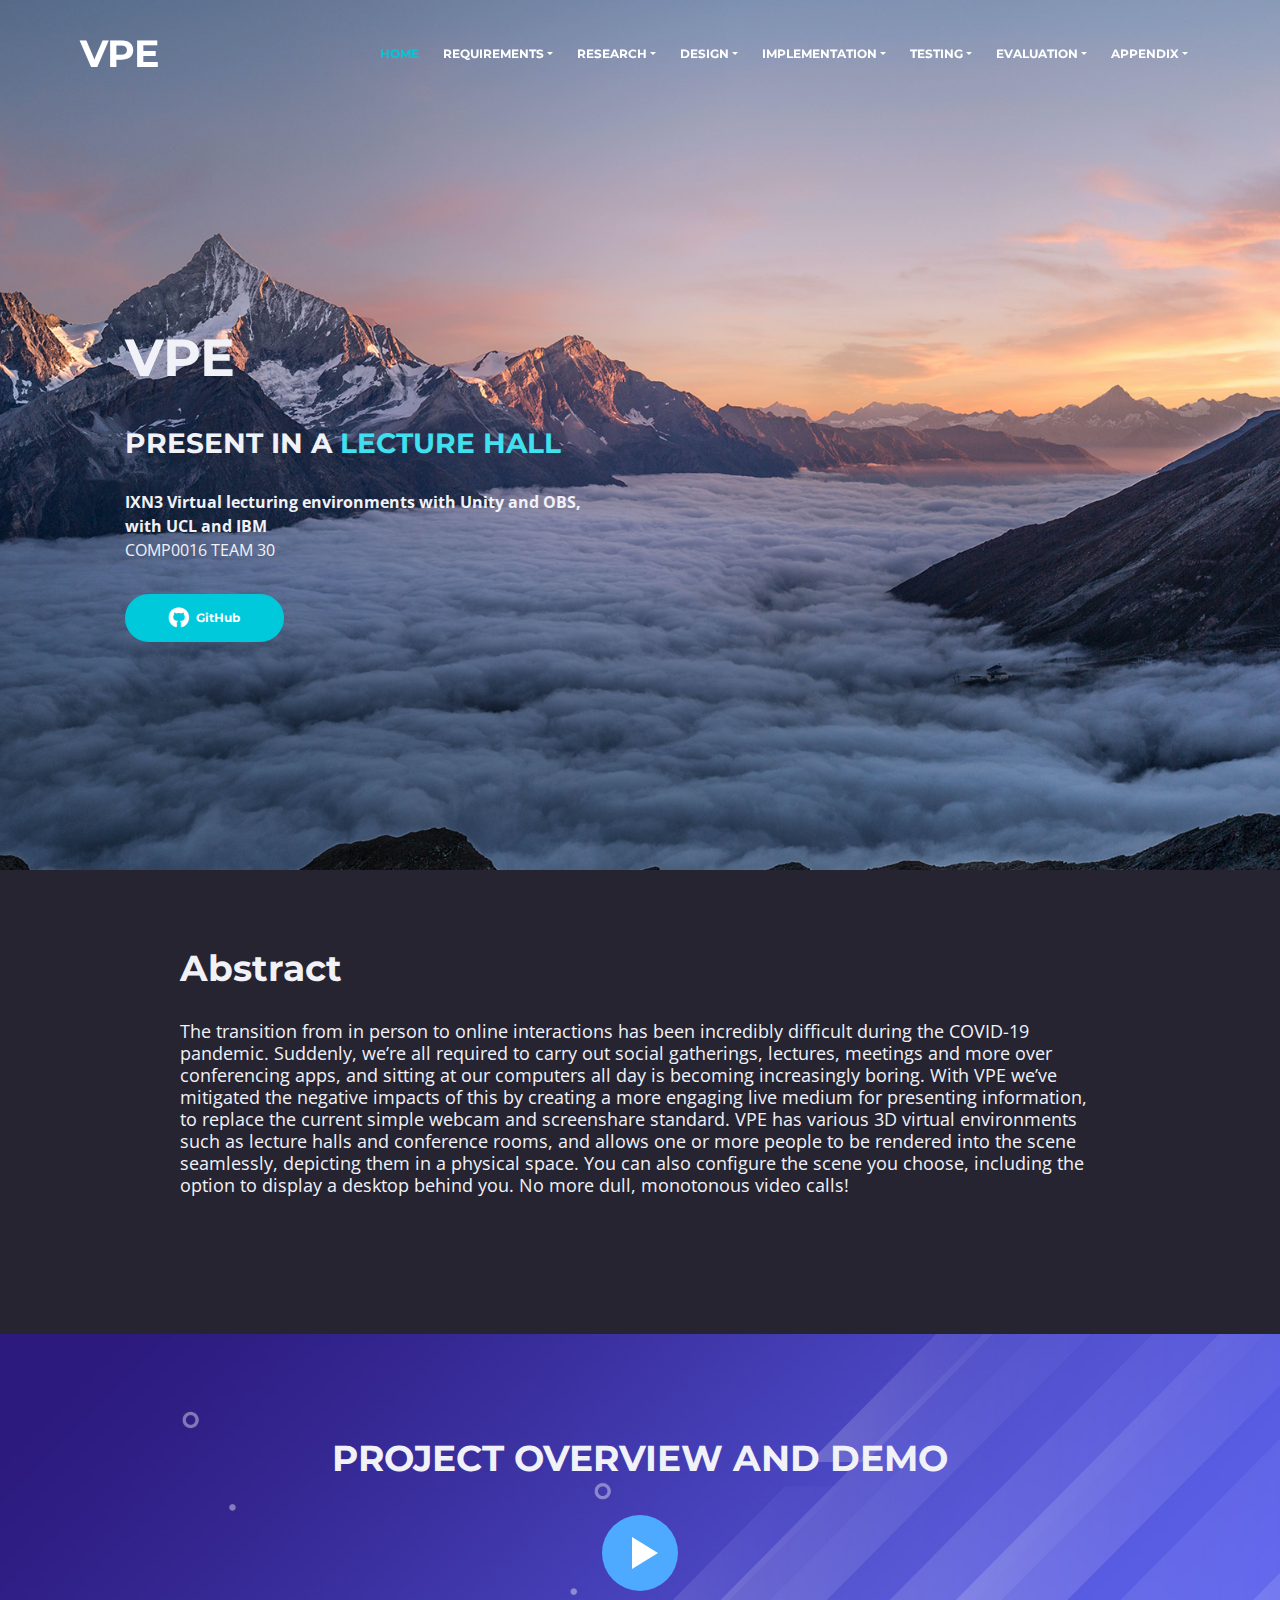
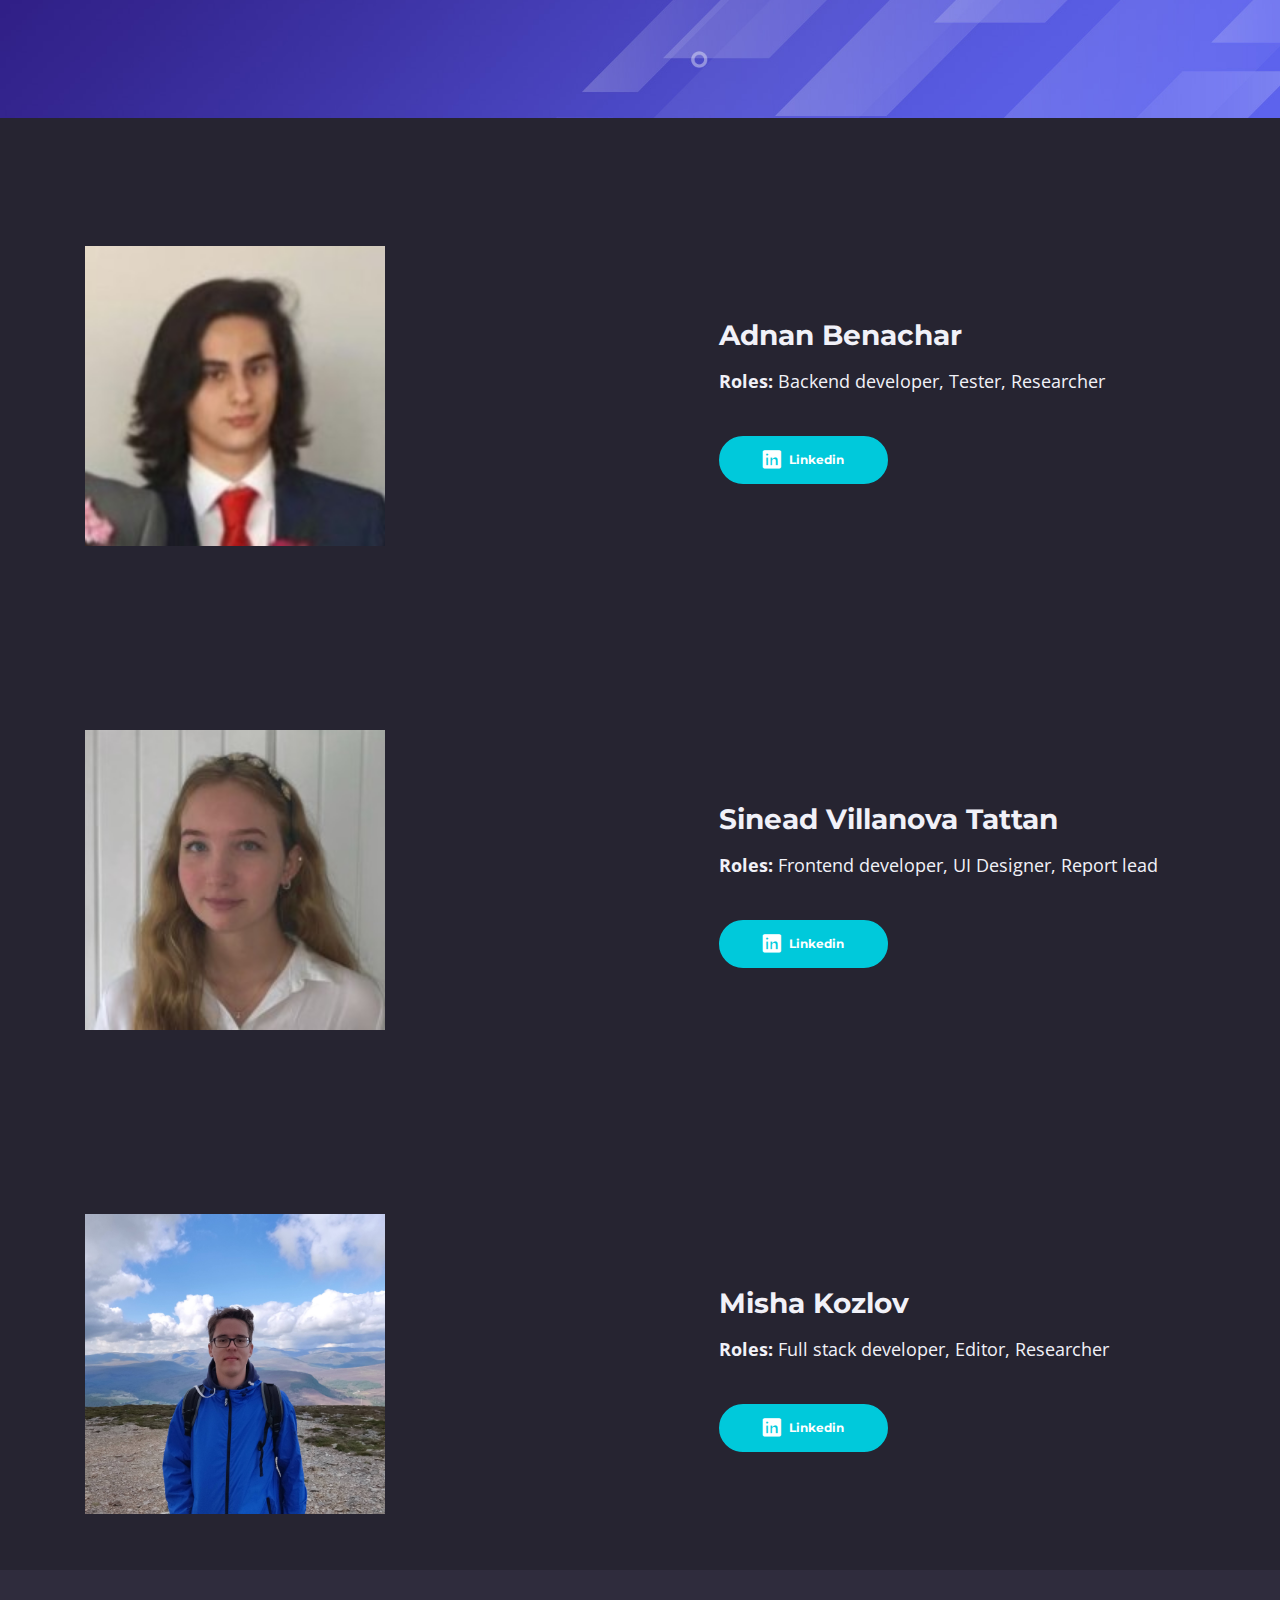
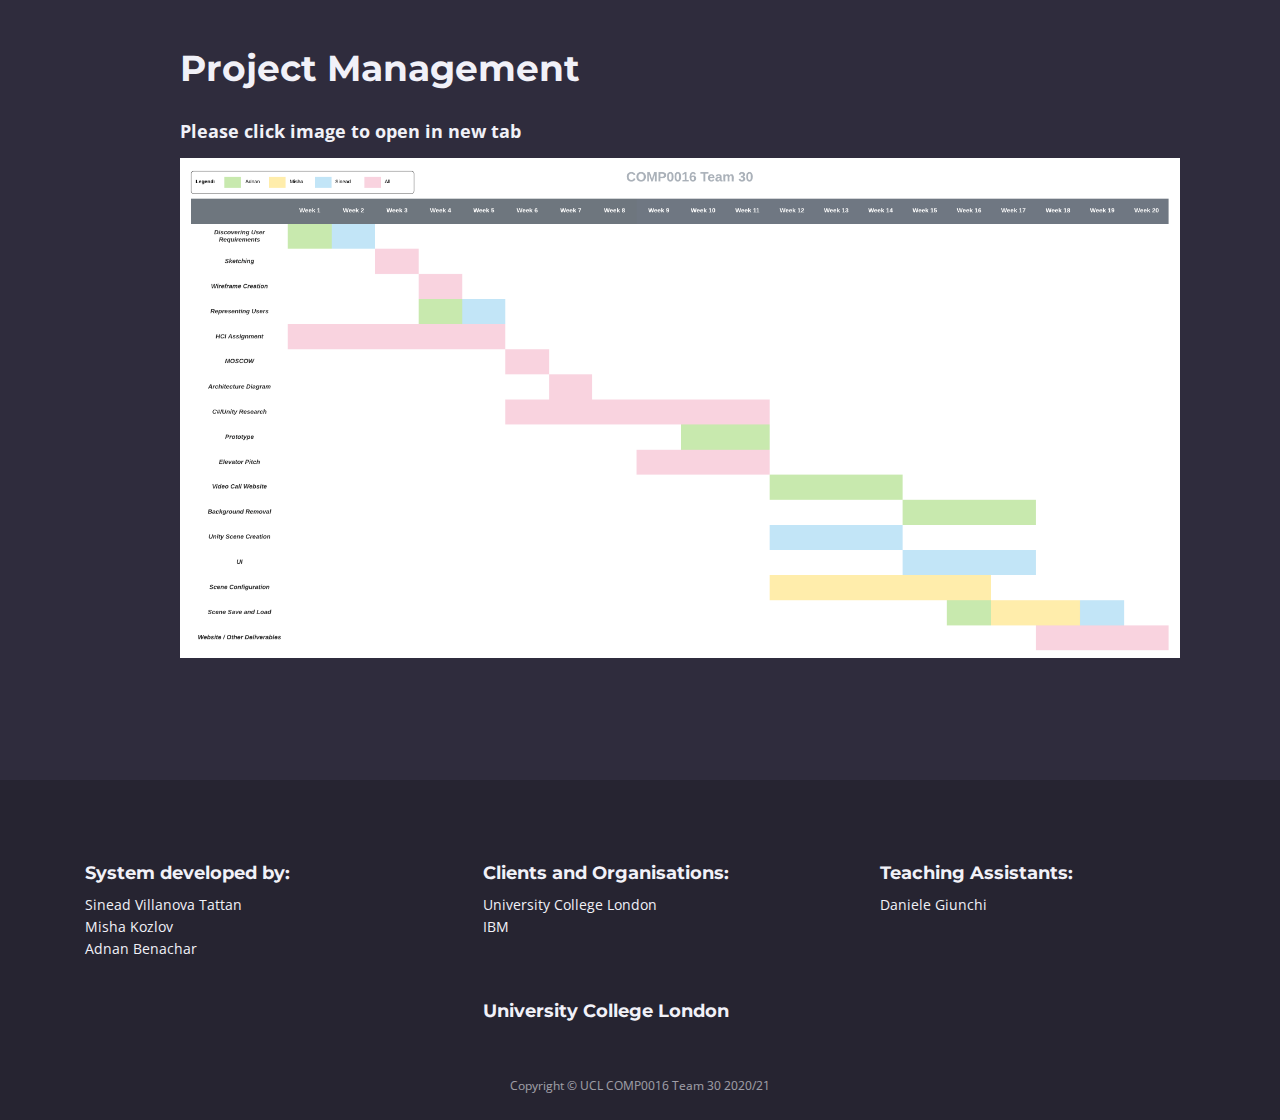
==== commit 70a51977: "footer credits" ====
--- a/index.html
+++ b/index.html
@@ -29,8 +29,7 @@
 	<link href="css/magnific-popup.css" rel="stylesheet">
 	<link href="css/styles.css" rel="stylesheet">
 	
-	<!-- Favicon  -->
-   <!-- <link rel="icon" href="images/favicon.png"> -->
+	
 </head>
 <body data-spy="scroll" data-target=".fixed-top">
     
@@ -144,7 +143,7 @@
                         <div class="dropdown-items-divide-hr"></div>
                         <a class="dropdown-item" href="appendix.html#user-manual"><span class="item-text">USER MANUAL</span></a>
                         <div class="dropdown-items-divide-hr"></div>
-                        <a class="dropdown-item" href="appendix.html#legal-issues"><span class="item-text">LEGAL ISSUES AND PROCESSES</span></a>
+                        <a class="dropdown-item" href="appendix.html#legal-issues"><span class="item-text">LEGAL ISSUES</span></a>
                         <div class="dropdown-items-divide-hr"></div>
                         <a class="dropdown-item" href="appendix.html#assets"><span class="item-text">ASSETS USED</span></a>
                         <div class="dropdown-items-divide-hr"></div>
@@ -165,7 +164,7 @@
                     <div class="col-lg-6">
                         <div class="text-container">
                             <h1>VPE</h1><br>
-                            <h3>PRESENT IN A <span id="js-rotating">LECTURE HALL, MEETING ROOM, PUB</span></h3>
+                            <h3>PRESENT IN A <span id="js-rotating">LECTURE HALL, MEETING ROOM, BAR, EXAM ROOM</span></h3>
                             <br>
                             <p class="p-large">
                                 <b>IXN3 Virtual lecturing environments with Unity and OBS, 
@@ -334,6 +333,35 @@
     </div>
 
 
+    <!-- Footer -->
+    <div class="footer">
+        <div class="container">
+            <div class="row">
+                <div class="col-md-4">
+                    <div class="footer-col">
+                        <h5>System developed by:</h5>
+                        <p>Sinead Villanova Tattan <br> Misha Kozlov <br> Adnan Benachar</p>
+                    </div>
+                </div> <!-- end of col -->
+                <div class="col-md-4">
+                    <div class="footer-col middle">
+                        <h5>Clients and Organisations:</h5>
+                        <p>University College London <br> IBM</p>
+                        <br>
+                        <br>
+                        <h5>University College London</h5>
+                    </div>
+                </div> <!-- end of col -->
+                <div class="col-md-4">
+                    <div class="footer-col last">
+                        <h5>Teaching Assistants:</h5>
+                        <p>Daniele Giunchi</p>
+                    </div> 
+                </div> <!-- end of col -->
+            </div> <!-- end of row -->
+        </div> <!-- end of container -->
+    </div> <!-- end of footer -->  
+    <!-- end of footer -->
         
 
     <!-- Copyright -->
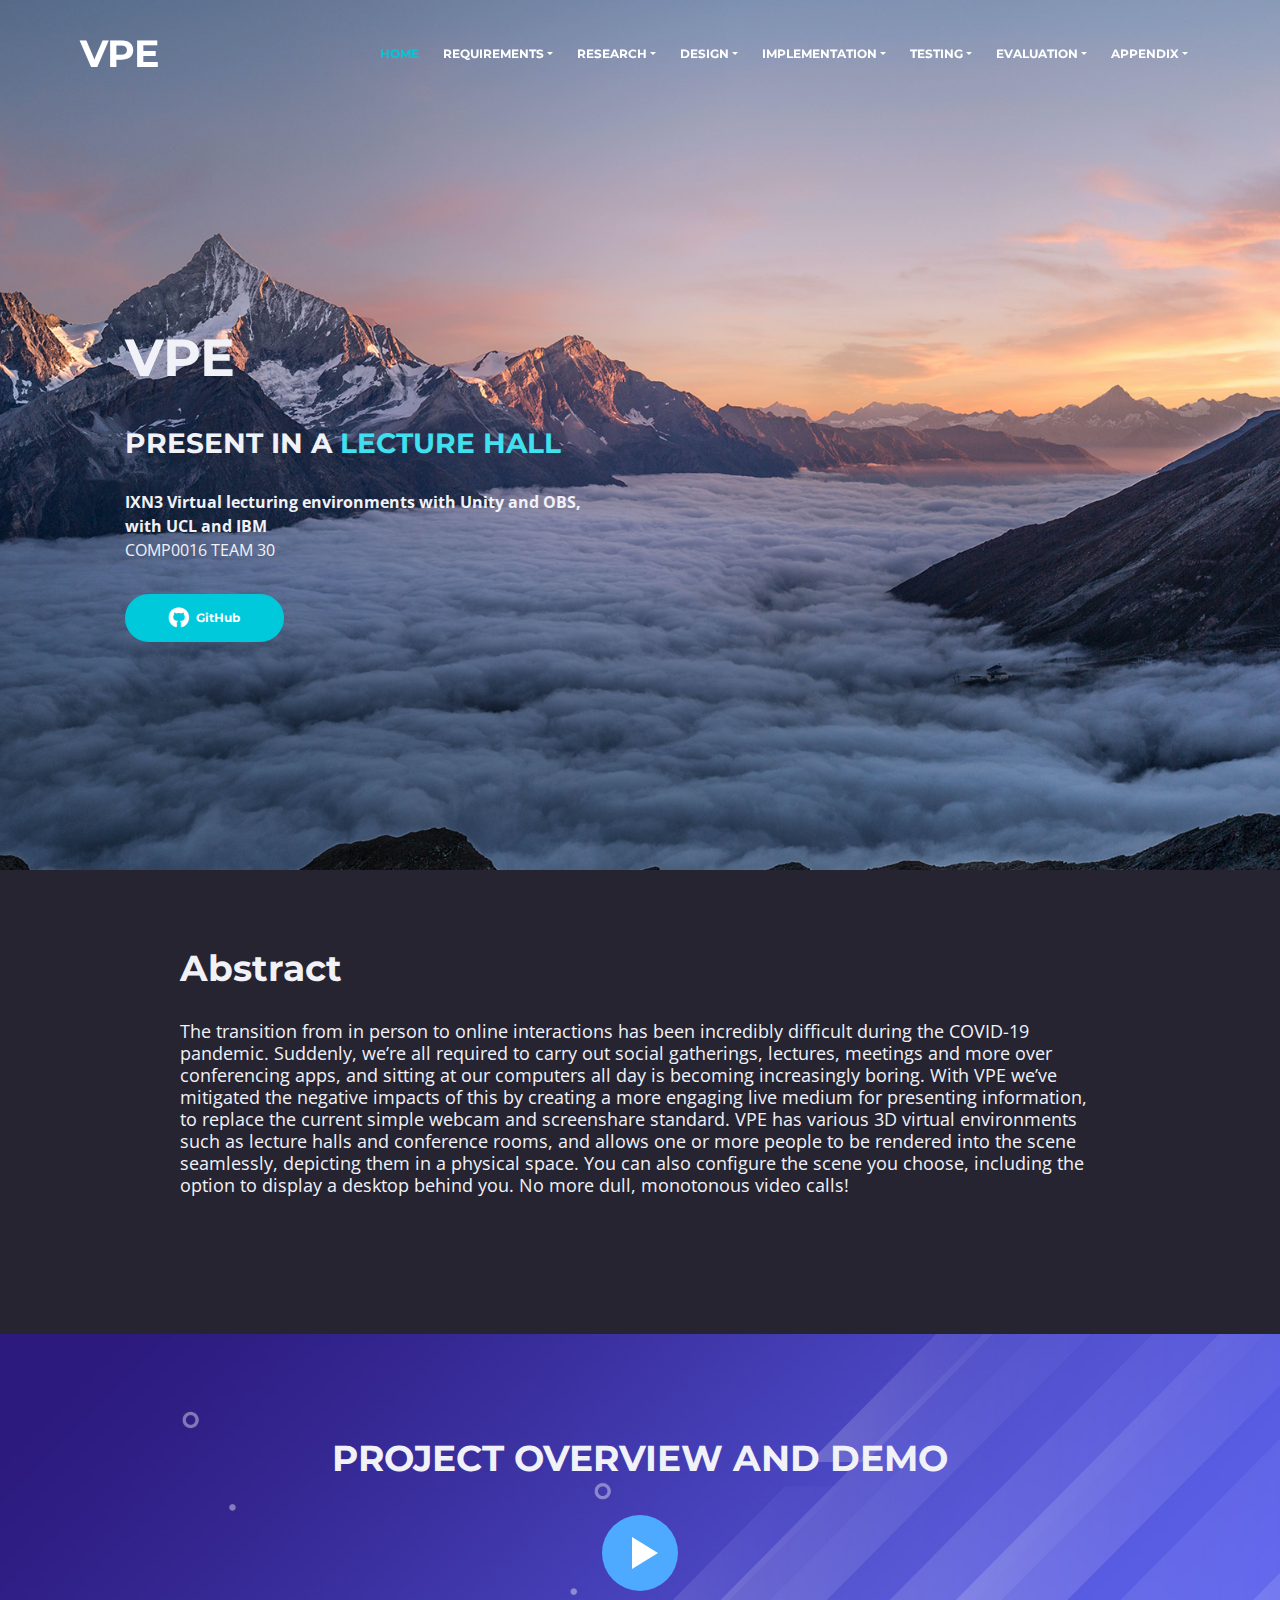
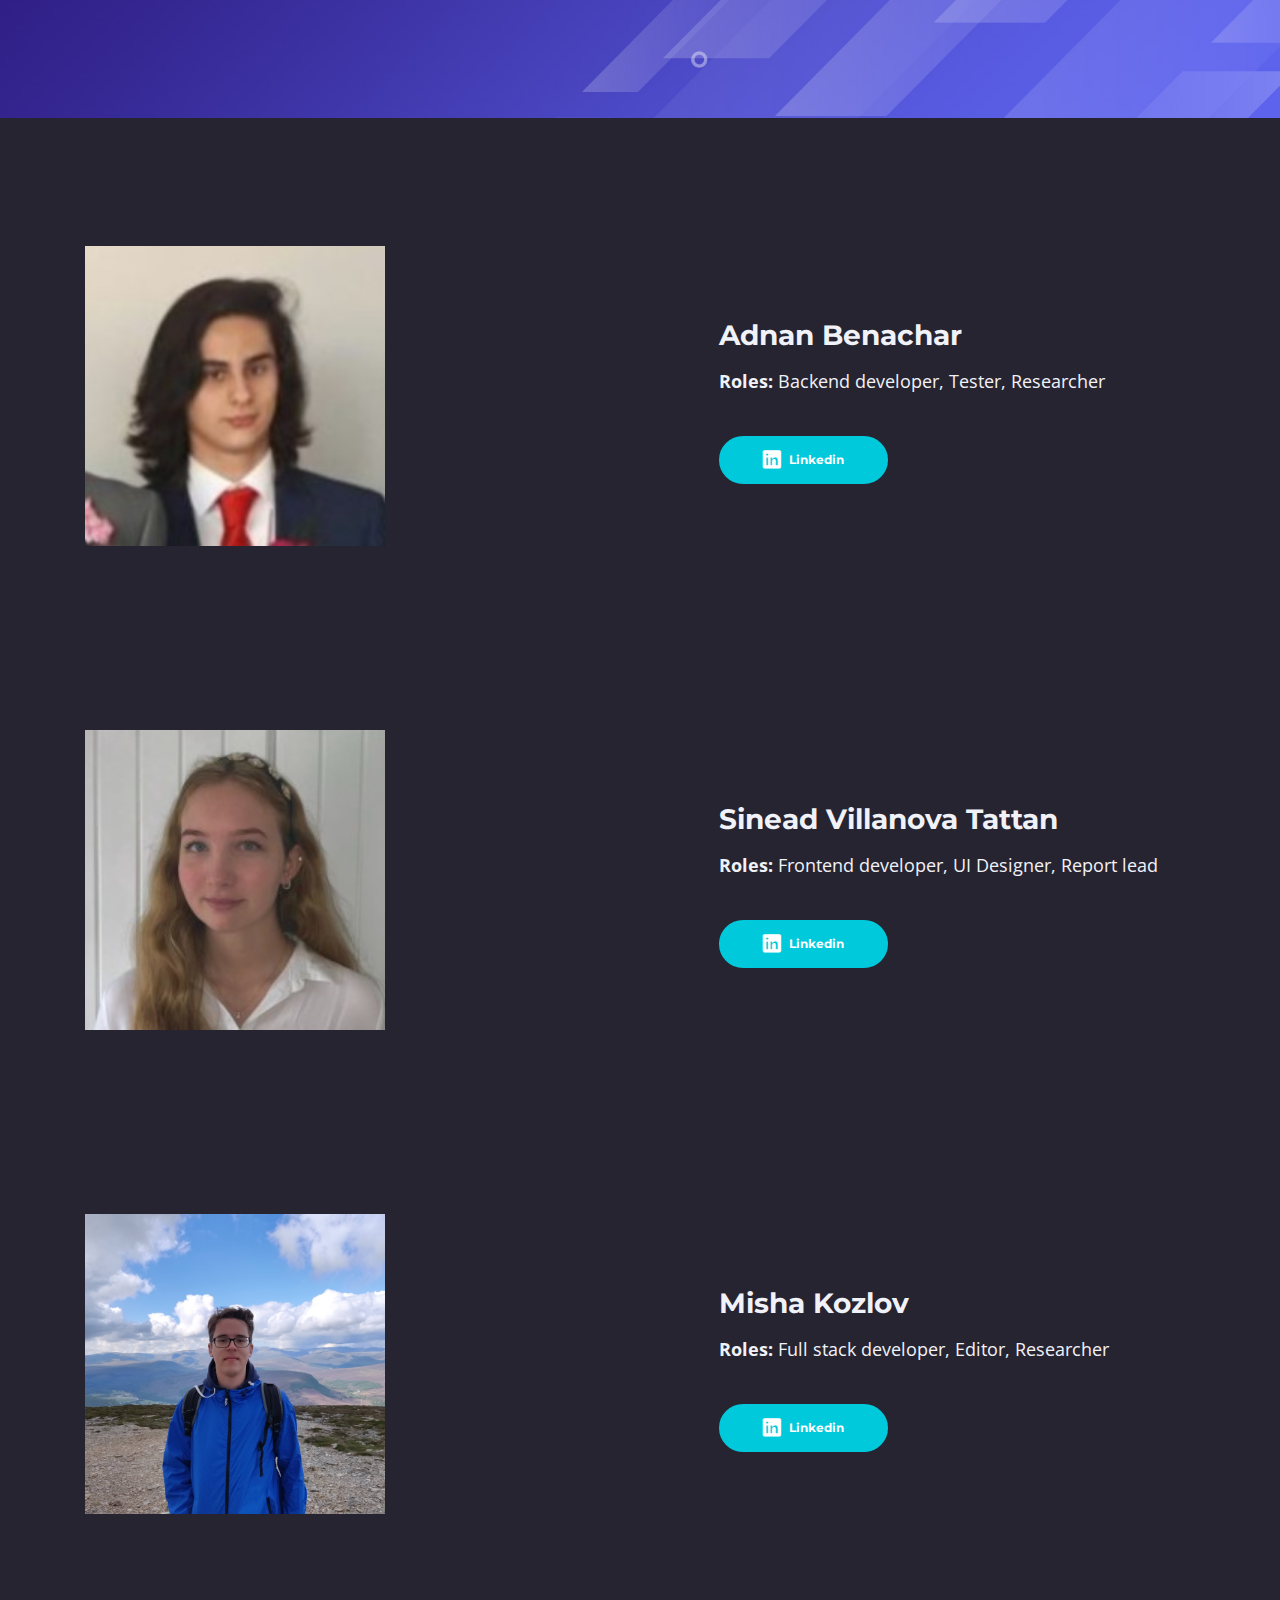
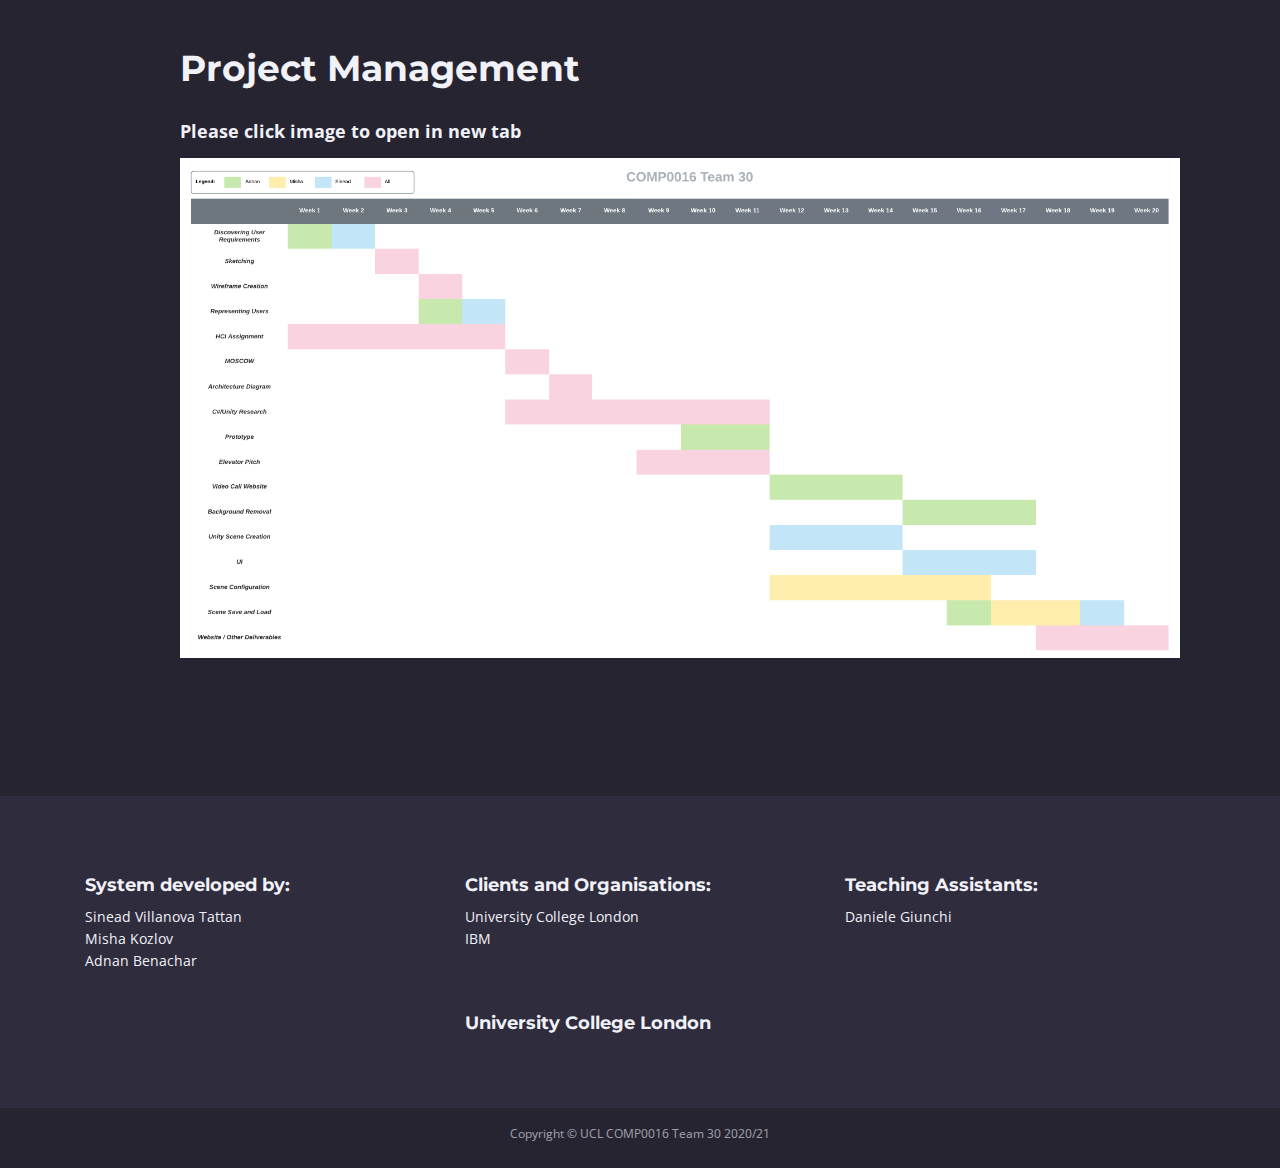
==== commit f80c18c7: "update" ====
--- a/index.html
+++ b/index.html
@@ -314,7 +314,7 @@
 
 
     <!-- Project Management -->
-    <div class="ex-basic-2b">
+    <div class="ex-basic-2">
         <div class="container">
             <div class="row">
                 <div class="col-lg-10 offset-lg-1">
@@ -334,7 +334,7 @@
 
 
     <!-- Footer -->
-    <div class="footer">
+    <div class="ex-basic-2b">
         <div class="container">
             <div class="row">
                 <div class="col-md-4">
